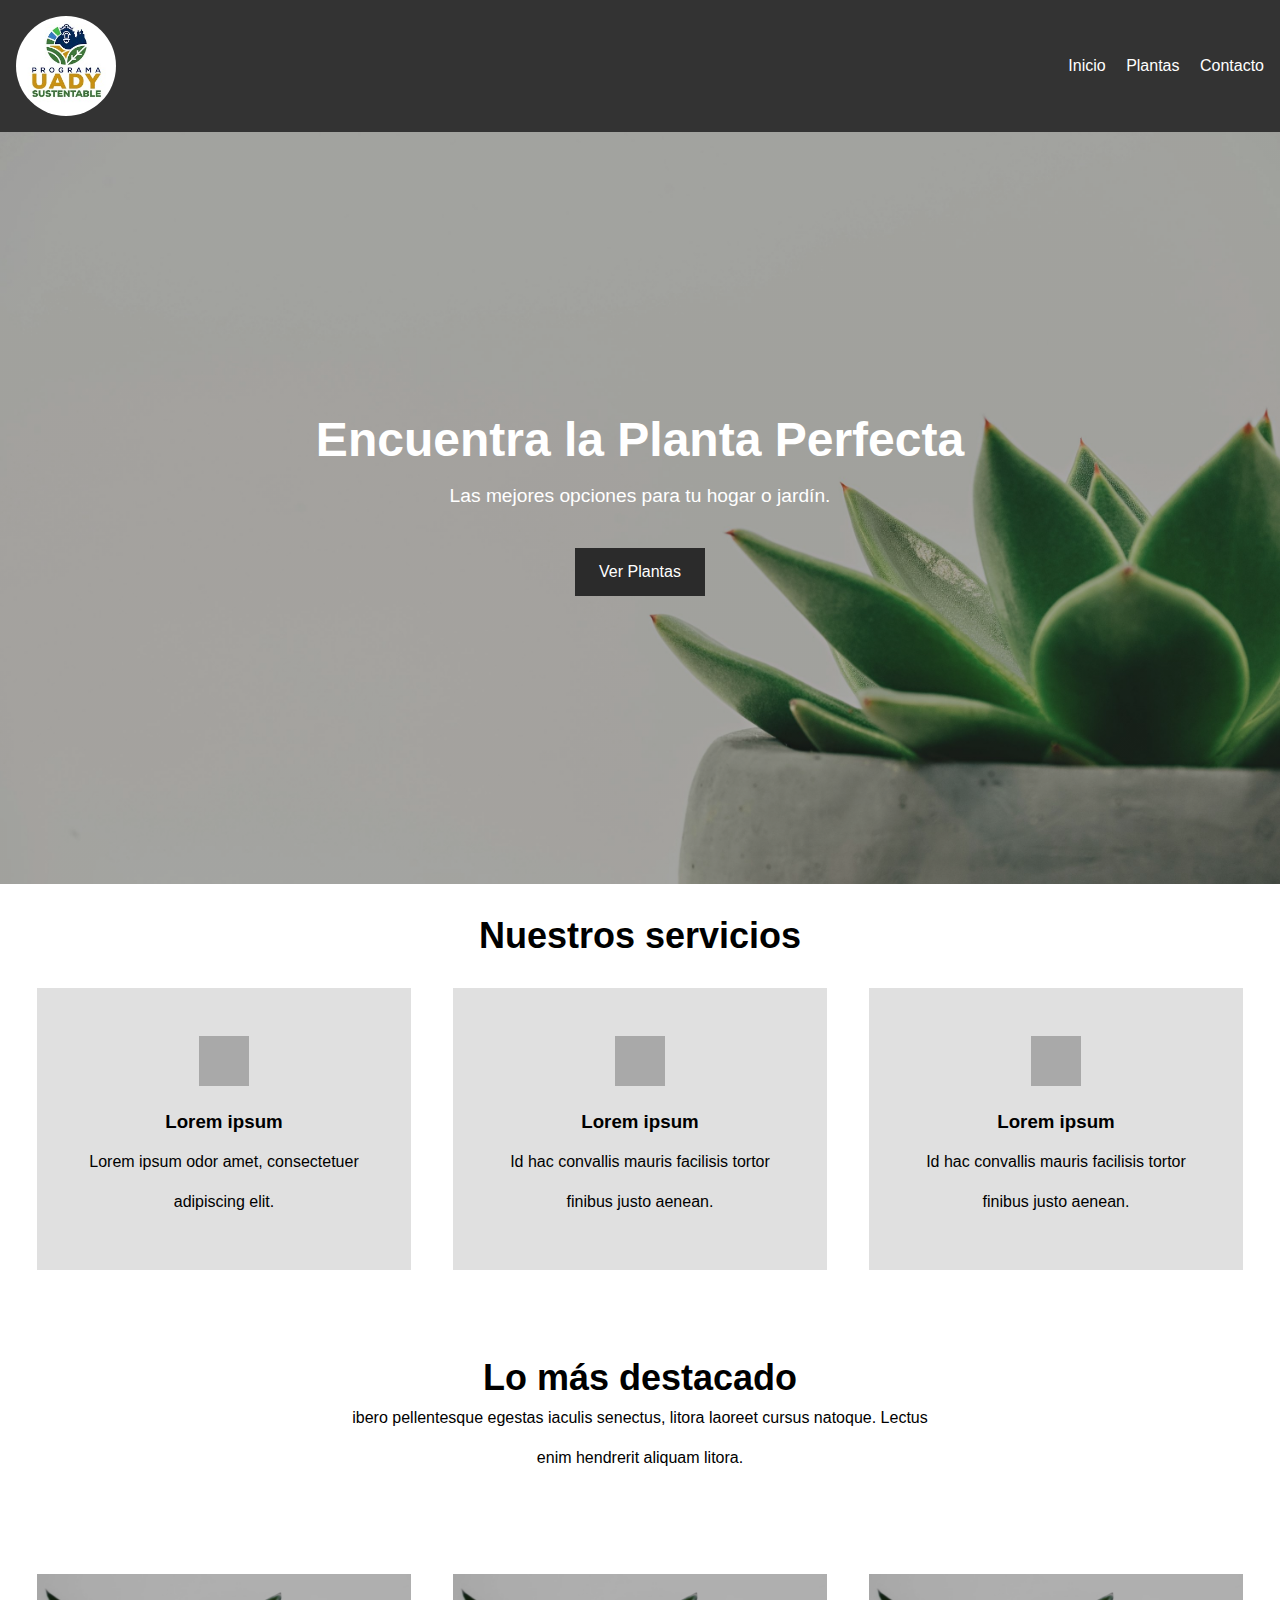
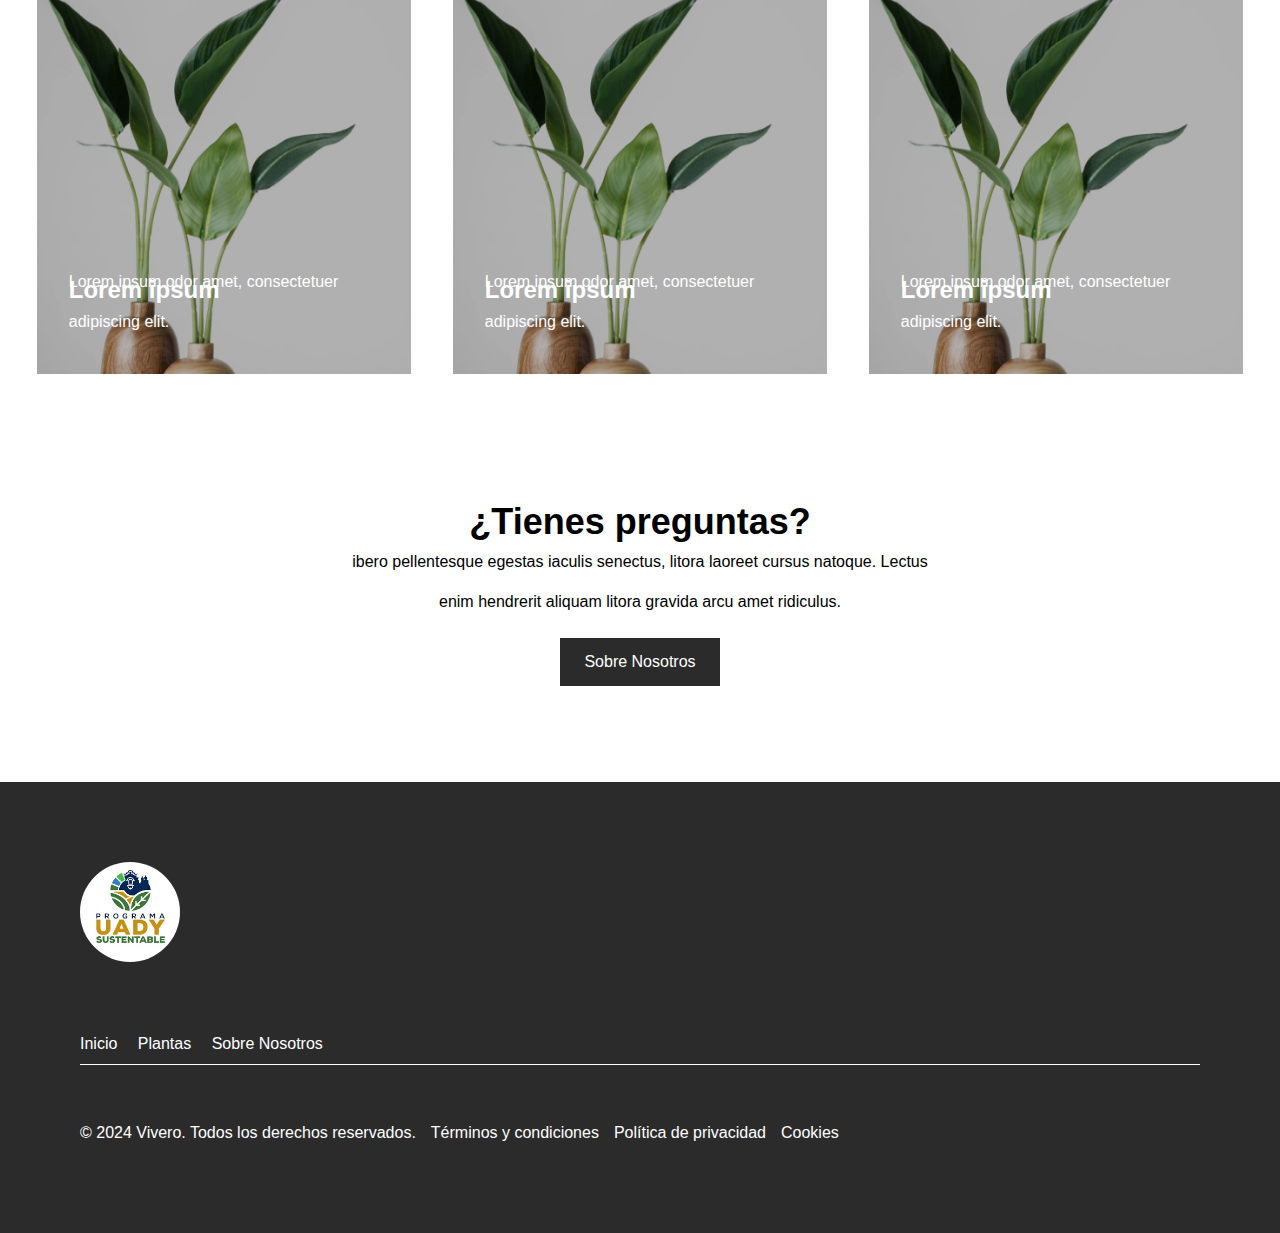
==== index.html @ fe0bbb38 "cambios jiji" ====
<!DOCTYPE html>
<html lang="es">
<head>
    <meta charset="UTF-8">
    <meta name="viewport" content="width=device-width, initial-scale=1.0">
    <title>Vivero</title>
    <link rel="stylesheet" href="styles.css">
</head>
<body>
    <header class="header">
        <div class="logo"> <a href="index.html"><img src="logo.jpg" class="logo"></a></div>
        <nav class="nav">
            <a href="index.html">Inicio</a>
            <a href="catalogo.html">Plantas</a>
            <a href="sobreNosotros.html">Contacto</a>
        </nav>
    </header>

    <section class="hero">
        <h1>Encuentra la Planta Perfecta</h1>
        <p>Las mejores opciones para tu hogar o jardín.</p>
        <a href="catalogo.html" class="btn">Ver Plantas</a>
    </section>

    <section class="services">
        <h2>Nuestros servicios</h2>
        <div class="service-cards">
            <div class="service-card">
                <div class="icon"></div>
                <h3>Lorem ipsum</h3>
                <p>Lorem ipsum odor amet, consectetuer adipiscing elit.</p>
            </div>
            <div class="service-card">
                <div class="icon"></div>
                <h3>Lorem ipsum</h3>
                <p>Id hac convallis mauris facilisis tortor finibus justo aenean.</p>
            </div>
            <div class="service-card">
                <div class="icon"></div>
                <h3>Lorem ipsum</h3>
                <p>Id hac convallis mauris facilisis tortor finibus justo aenean.</p>
            </div>
        </div>
    </section>

    <section class="highlight">
        <h2>Lo más destacado</h2>
        <p>ibero pellentesque egestas iaculis senectus, litora laoreet cursus natoque. Lectus<br>enim hendrerit aliquam litora.</p>
        <div class="highlight-cards">
            <div class="highlight-card">
                <div class="image-wrapper">
                <img src="plant.png">
                <h3>Lorem ipsum</h3>
                <p>Lorem ipsum odor amet, consectetuer adipiscing elit.</p>
                </div>
            </div>
            <div class="highlight-card">
                <div class="image-wrapper">
                <img src="plant.png">
                <h3>Lorem ipsum</h3>
                <p>Lorem ipsum odor amet, consectetuer adipiscing elit.</p>
            </div>
                
            </div>
            <div class="highlight-card">
                <div class="image-wrapper">
                <img src="plant.png">
                <h3>Lorem ipsum</h3>
                <p>Lorem ipsum odor amet, consectetuer adipiscing elit.</p>
                </div>  
            </div>
        </div>
    </section>

    <section class="contact">
        <h2>¿Tienes preguntas?</h2>
        <p>ibero pellentesque egestas iaculis senectus, litora laoreet cursus natoque. Lectus<br>enim hendrerit aliquam litora gravida arcu amet ridiculus.</p>
        <a href="sobreNosotros.html" class="btn">Sobre Nosotros</a>
    </section>

    <footer class="footer">
        <div class="logo-footer"><img src="logo.jpg" class="logo"></div>
        <nav class="footer-nav">
            <a href="index.html">Inicio</a>
            <a href="plantas.html">Plantas</a>
            <a href="contacto.html">Sobre Nosotros</a>
        </nav>
        <div class="footer-info">
        <p>&copy; 2024 Vivero. Todos los derechos reservados.</p>
        <p>Términos y condiciones</p>
        <p>Política de privacidad</p>
        <p>Cookies</p>
        </div>
    </footer>
</body>
</html>
---- styles.css ----
* {
    margin: 0;
    padding: 0;
    box-sizing: border-box;
}

body {
    font-family: Arial, Helvetica, sans-serif;
    line-height: 2.5rem;
}

.logo{
    width: 100px; 
    height: 100px; 
    border-radius: 50%;
    object-fit: cover; 
}

.logo-footer{
    width: 50px; 
    height: 50px; 
    border-radius: 50%;
    object-fit: cover; 
    margin-bottom: 7rem;
}



.header {
    display: flex;
    justify-content: space-between;
    align-items: center;
    padding: 1rem;
    background-color: #333;
    color: #fff;
}

.header .logo {
    font-size: 1.5rem;
    font-weight: bold;
}

.header .nav a {
    color: #fff;
    margin-left: 1rem;
    text-decoration: none;
}

.header .nav a:hover {
    color: rgb(17, 23, 17);
}

.hero {
    background-image: linear-gradient(rgba(0, 0, 0, 0.3), rgba(0, 0, 0, 0.3)), url('index.jpeg');
    background-size: cover;
    background-position: center;
    text-align: center;
    color: #fff;
    padding: 18rem 1rem;
}

.hero h1 {
    font-size: 3rem;
}

.hero p {
    font-size: 1.2rem;
    margin: 1rem 0;
}

.btn {
    display: inline-block;
    background-color: #2B2B2B;
    color: #fff;
    padding: 0.75rem 1.5rem;
    text-decoration: none;
    margin-top: 1rem;
    line-height: 1.5rem;
}

.services {
    padding: 2rem 1rem;
    text-align: center;
}


.service-cards {
    margin-top: 2rem;
    display: flex;
    justify-content: space-around;
    flex-wrap: wrap;
}

.service-card {
    background-color: #E0E0E0;
    padding: 3rem;
    width: 30%;
    margin-bottom: 1.5rem;
    text-align: center;
}

.service-card h3 {
    margin-top: 1rem;
}

.icon {
    background-color: #A9A9A9;
    width: 50px;
    height: 50px;
    margin: 0 auto;
    line-height: 50px;
}

.highlight {
    padding: 2rem 1rem;
    text-align: center;
}

h2 {
    font-size: 36px;
}

.highlight-cards {
    margin-top: 6rem;
    display: flex;
    justify-content: space-around;
    flex-wrap: wrap;
}

.highlight-card {
    width: 30%;
    text-align: center;
}

.image-wrapper {
    position: relative;
    width: 100%;
    height: 400px;
    overflow: hidden;
}

.image-wrapper img {
    width: 100%;
    height: 100%;
    object-fit: cover;
}

.image-wrapper::before {
    content: "";
    position: absolute;
    top: 0;
    left: 0;
    right: 0;
    bottom: 0;
    background-color: rgba(0, 0, 0, 0.3); 
    z-index: 1;
}

.image-wrapper h3,
.image-wrapper p {
    position: absolute;
    color: #fff;
    z-index: 2;
    text-align: left;
    left: 2rem; 
}

.image-wrapper h3 {
    bottom: 4rem; 
    font-size: 24px;
    margin: 0;
}

.image-wrapper p {
    bottom: 2rem; 
    font-size: 16px;
    margin: 0;
}

.contact {
    text-align: center;
    padding: 6rem 1rem;
}

.footer {
    background-color: #2B2B2B;
    color: #fff;
    padding: 5rem;
    text-align: left;
}


.footer .footer-nav a {
    color: #fff;
    margin-right: 1rem;
    text-decoration: none;
}

.footer .footer-nav a:hover{
    color: rgb(17, 23, 17);
}

.footer-nav {
    border-bottom: 0.1rem solid #fff;
    margin-bottom: 1rem; 
}

.footer-info {
    margin-top: 3rem;
    display: flex;
    gap: 15px; 
}

a{
    text-decoration: none;
    color: white;
    transition: all 0.3s ease;
}

a:hover {
    color: rgba(128, 138, 128, 0.78);
    transform: scale(1.1);
}
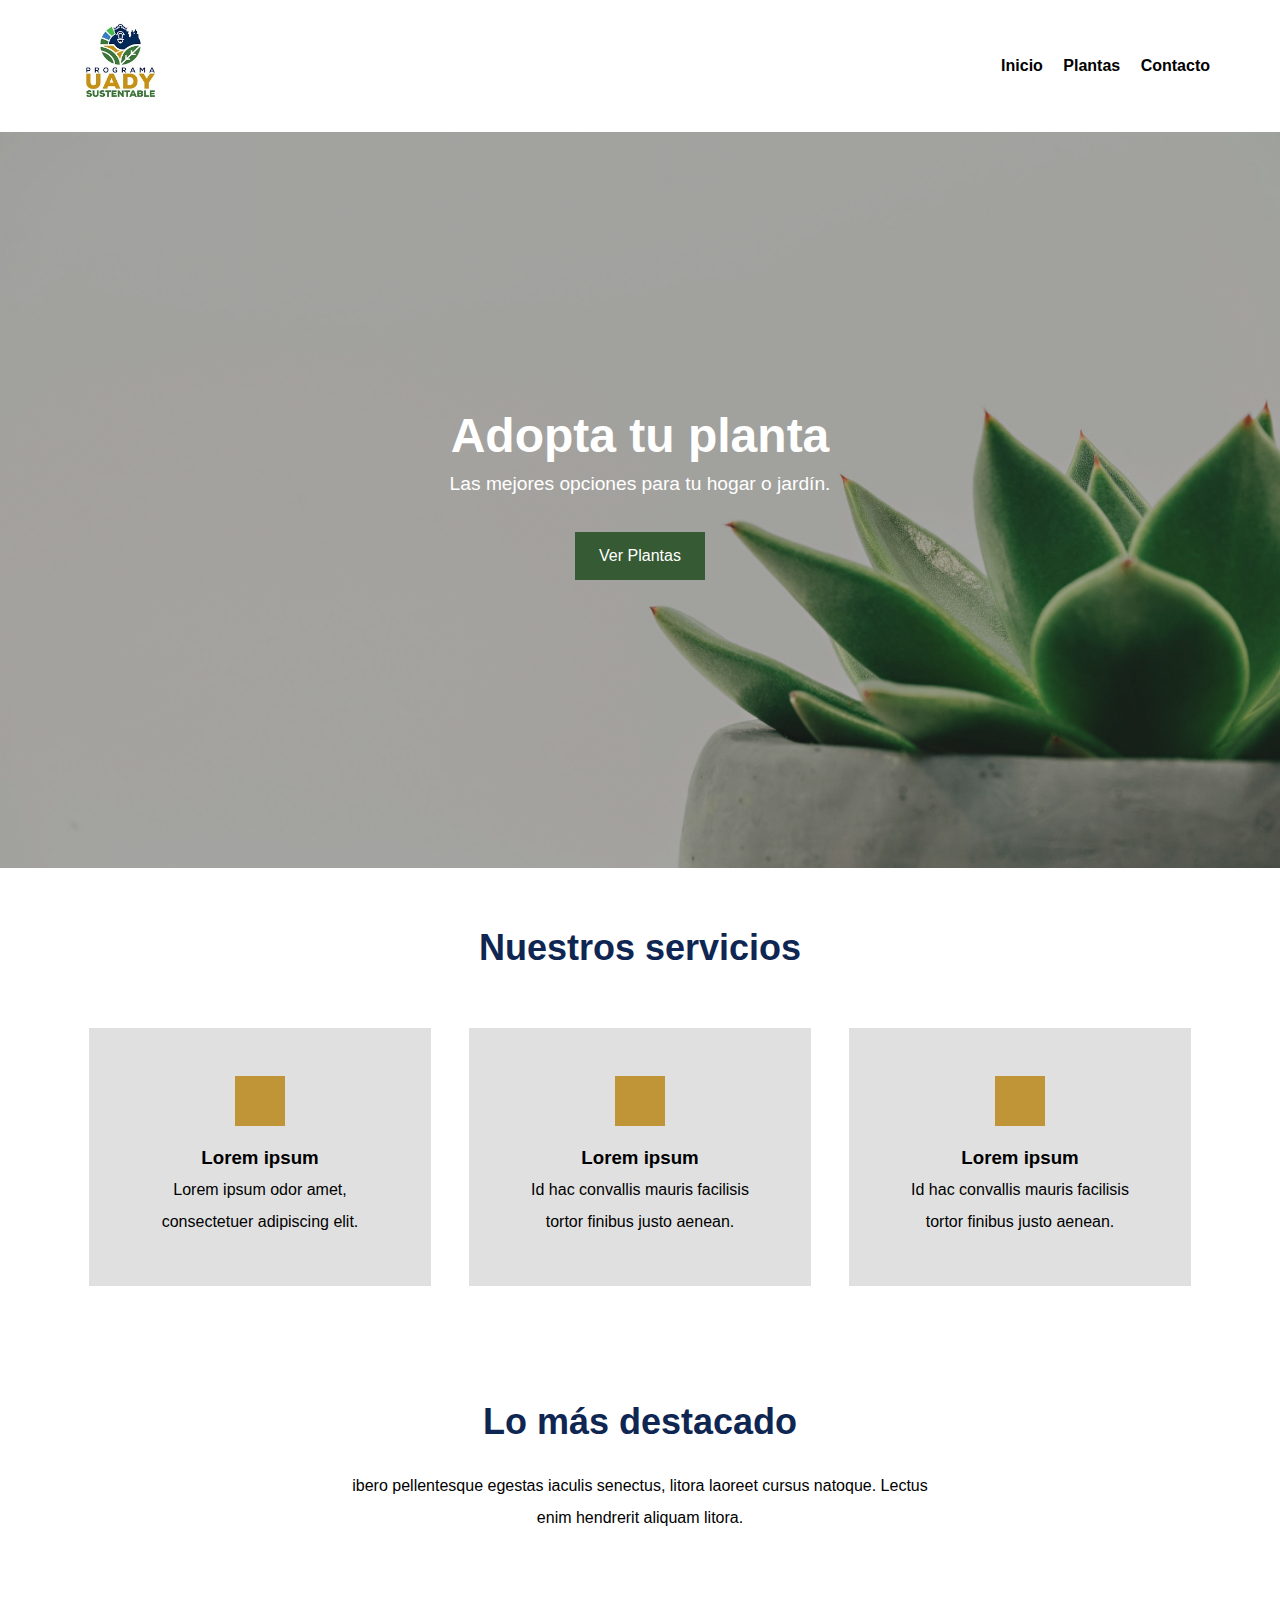
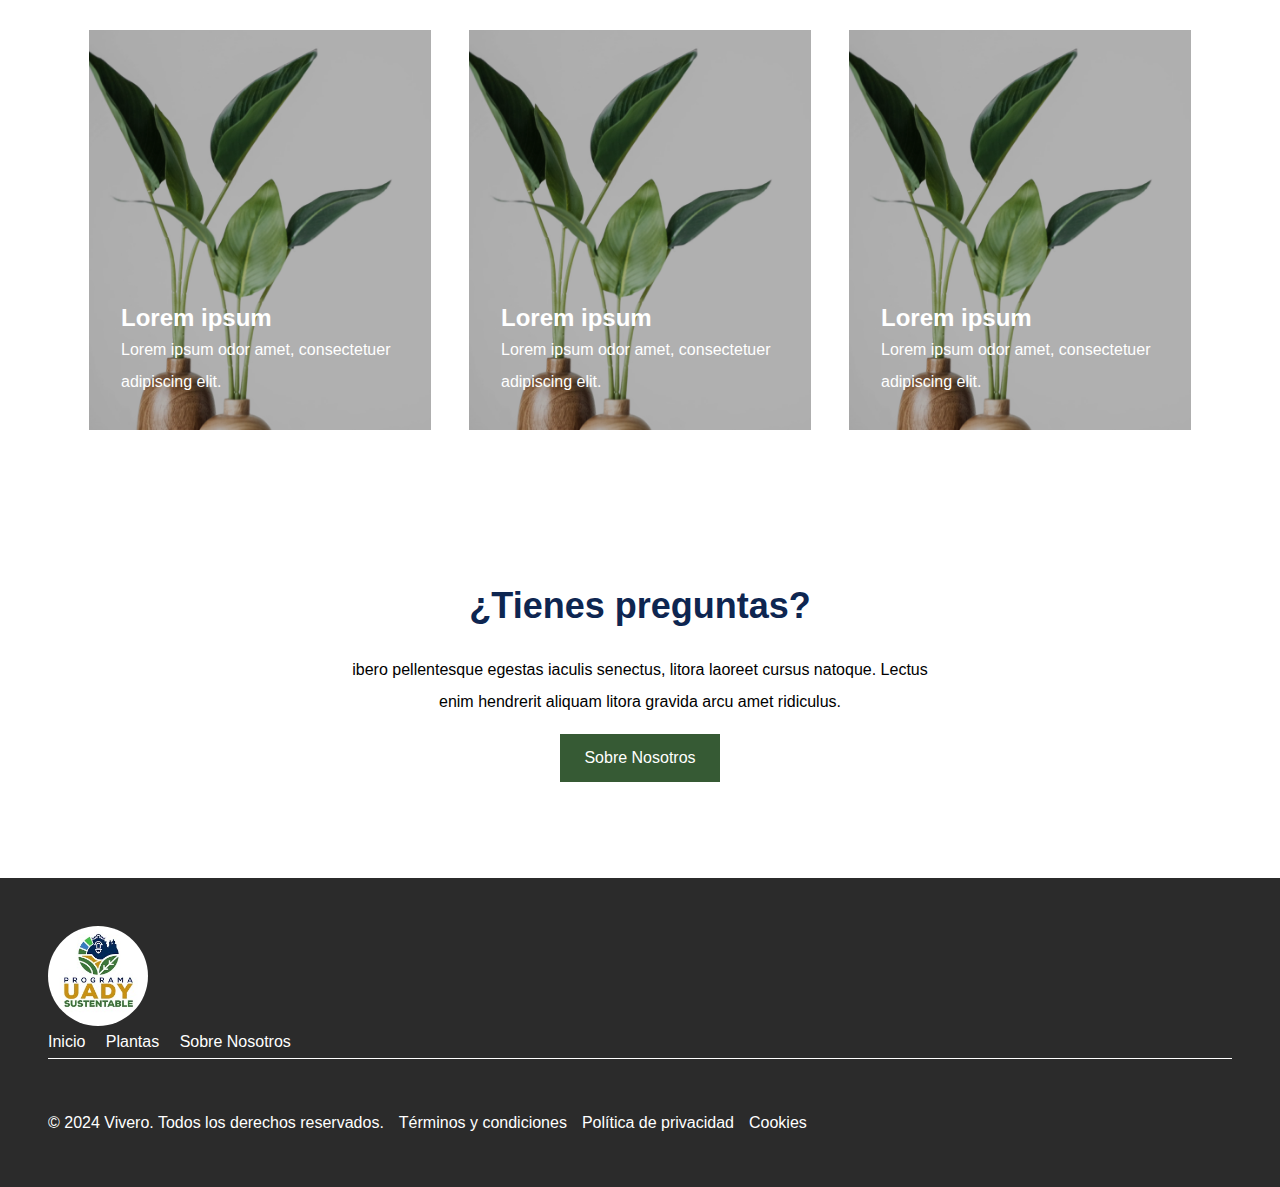
==== commit dfd5c56e: "cambios en ficha e index, header y footer listos" ====
--- a/index.html
+++ b/index.html
@@ -17,7 +17,7 @@
     </header>
 
     <section class="hero">
-        <h1>Encuentra la Planta Perfecta</h1>
+        <h1>Adopta tu planta</h1>
         <p>Las mejores opciones para tu hogar o jardín.</p>
         <a href="catalogo.html" class="btn">Ver Plantas</a>
     </section>
@@ -79,7 +79,7 @@
     </section>
 
     <footer class="footer">
-        <div class="logo-footer"><img src="logo.jpg" class="logo"></div>
+        <div class="logo"> <a href="index.html"><img src="logo.jpg" class="logo"></a></div>
         <nav class="footer-nav">
             <a href="index.html">Inicio</a>
             <a href="plantas.html">Plantas</a>
--- a/styles.css
+++ b/styles.css
@@ -6,52 +6,38 @@
 
 body {
     font-family: Arial, Helvetica, sans-serif;
-    line-height: 2.5rem;
-}
-
-.logo{
-    width: 100px; 
-    height: 100px; 
-    border-radius: 50%;
-    object-fit: cover; 
-}
-
-.logo-footer{
-    width: 50px; 
-    height: 50px; 
-    border-radius: 50%;
-    object-fit: cover; 
-    margin-bottom: 7rem;
-}
-
-
+    line-height: 2rem;
+}
 
 .header {
     display: flex;
     justify-content: space-between;
     align-items: center;
-    padding: 1rem;
-    background-color: #333;
-    color: #fff;
-}
-
-.header .logo {
-    font-size: 1.5rem;
+    background-color: #fff;
+    color: #fff;
     font-weight: bold;
+    padding: 1rem 4.375rem;
+}
+
+.logo{
+    width: 6.25rem; 
+    height: 6.25rem; 
+    object-fit: cover; 
+    border-radius: 50%;
 }
 
 .header .nav a {
-    color: #fff;
+    color: #000;
     margin-left: 1rem;
     text-decoration: none;
 }
 
 .header .nav a:hover {
-    color: rgb(17, 23, 17);
+    color: #4A7A3B;
 }
 
 .hero {
-    background-image: linear-gradient(rgba(0, 0, 0, 0.3), rgba(0, 0, 0, 0.3)), url('index.jpeg');
+    background-image: linear-gradient(#0000004d, #0000004d), url('index.jpeg');
     background-size: cover;
     background-position: center;
     text-align: center;
@@ -59,7 +45,7 @@
     padding: 18rem 1rem;
 }
 
-.hero h1 {
+h1 {
     font-size: 3rem;
 }
 
@@ -70,7 +56,7 @@
 
 .btn {
     display: inline-block;
-    background-color: #2B2B2B;
+    background-color: #365a34;
     color: #fff;
     padding: 0.75rem 1.5rem;
     text-decoration: none;
@@ -79,10 +65,14 @@
 }
 
 .services {
-    padding: 2rem 1rem;
-    text-align: center;
-}
-
+    padding: 2rem 4.375rem;
+    text-align: center;
+}
+
+h2{
+    padding: 2rem;
+    color: #0E2651;
+}
 
 .service-cards {
     margin-top: 2rem;
@@ -104,20 +94,19 @@
 }
 
 .icon {
-    background-color: #A9A9A9;
-    width: 50px;
-    height: 50px;
+    background-color: #C09537;
+    width: 3.125rem;
+    height: 3.125rem;
     margin: 0 auto;
-    line-height: 50px;
 }
 
 .highlight {
-    padding: 2rem 1rem;
+    padding: 2rem 4.375rem;
     text-align: center;
 }
 
 h2 {
-    font-size: 36px;
+    font-size: 2.25rem;
 }
 
 .highlight-cards {
@@ -135,7 +124,7 @@
 .image-wrapper {
     position: relative;
     width: 100%;
-    height: 400px;
+    height: 25rem;
     overflow: hidden;
 }
 
@@ -152,7 +141,7 @@
     left: 0;
     right: 0;
     bottom: 0;
-    background-color: rgba(0, 0, 0, 0.3); 
+    background-color: #0000004d; 
     z-index: 1;
 }
 
@@ -162,18 +151,18 @@
     color: #fff;
     z-index: 2;
     text-align: left;
-    left: 2rem; 
+    padding: 0 2rem; 
 }
 
 .image-wrapper h3 {
-    bottom: 4rem; 
-    font-size: 24px;
+    bottom: 6rem; 
+    font-size: 1.5rem;
     margin: 0;
 }
 
 .image-wrapper p {
     bottom: 2rem; 
-    font-size: 16px;
+    font-size: 1rem;
     margin: 0;
 }
 
@@ -185,11 +174,10 @@
 .footer {
     background-color: #2B2B2B;
     color: #fff;
-    padding: 5rem;
+    padding: 3rem;
     text-align: left;
 }
 
-
 .footer .footer-nav a {
     color: #fff;
     margin-right: 1rem;
@@ -197,7 +185,7 @@
 }
 
 .footer .footer-nav a:hover{
-    color: rgb(17, 23, 17);
+    color: #365a34;
 }
 
 .footer-nav {
@@ -208,7 +196,7 @@
 .footer-info {
     margin-top: 3rem;
     display: flex;
-    gap: 15px; 
+    gap: 0.938rem; 
 }
 
 a{
@@ -218,6 +206,6 @@
 }
 
 a:hover {
-    color: rgba(128, 138, 128, 0.78);
+    color: #808a80c7;
     transform: scale(1.1);
-}
+}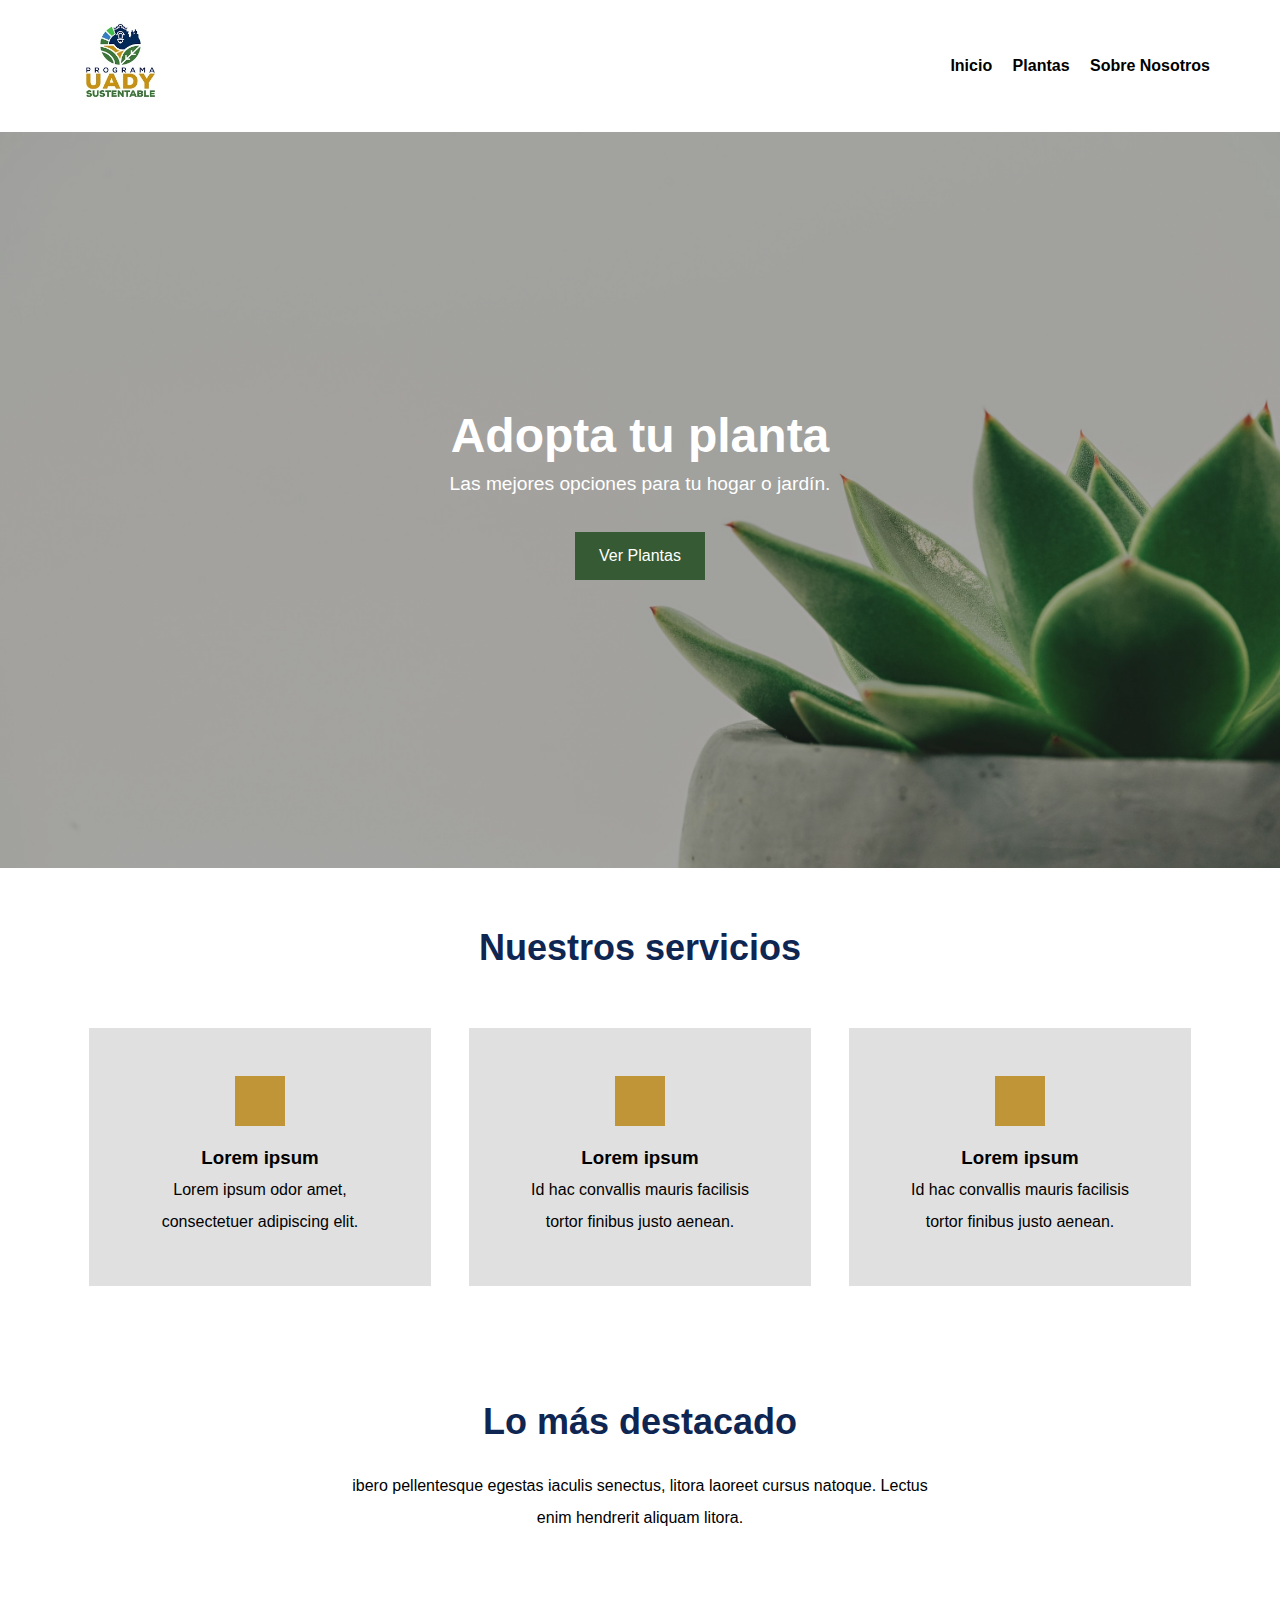
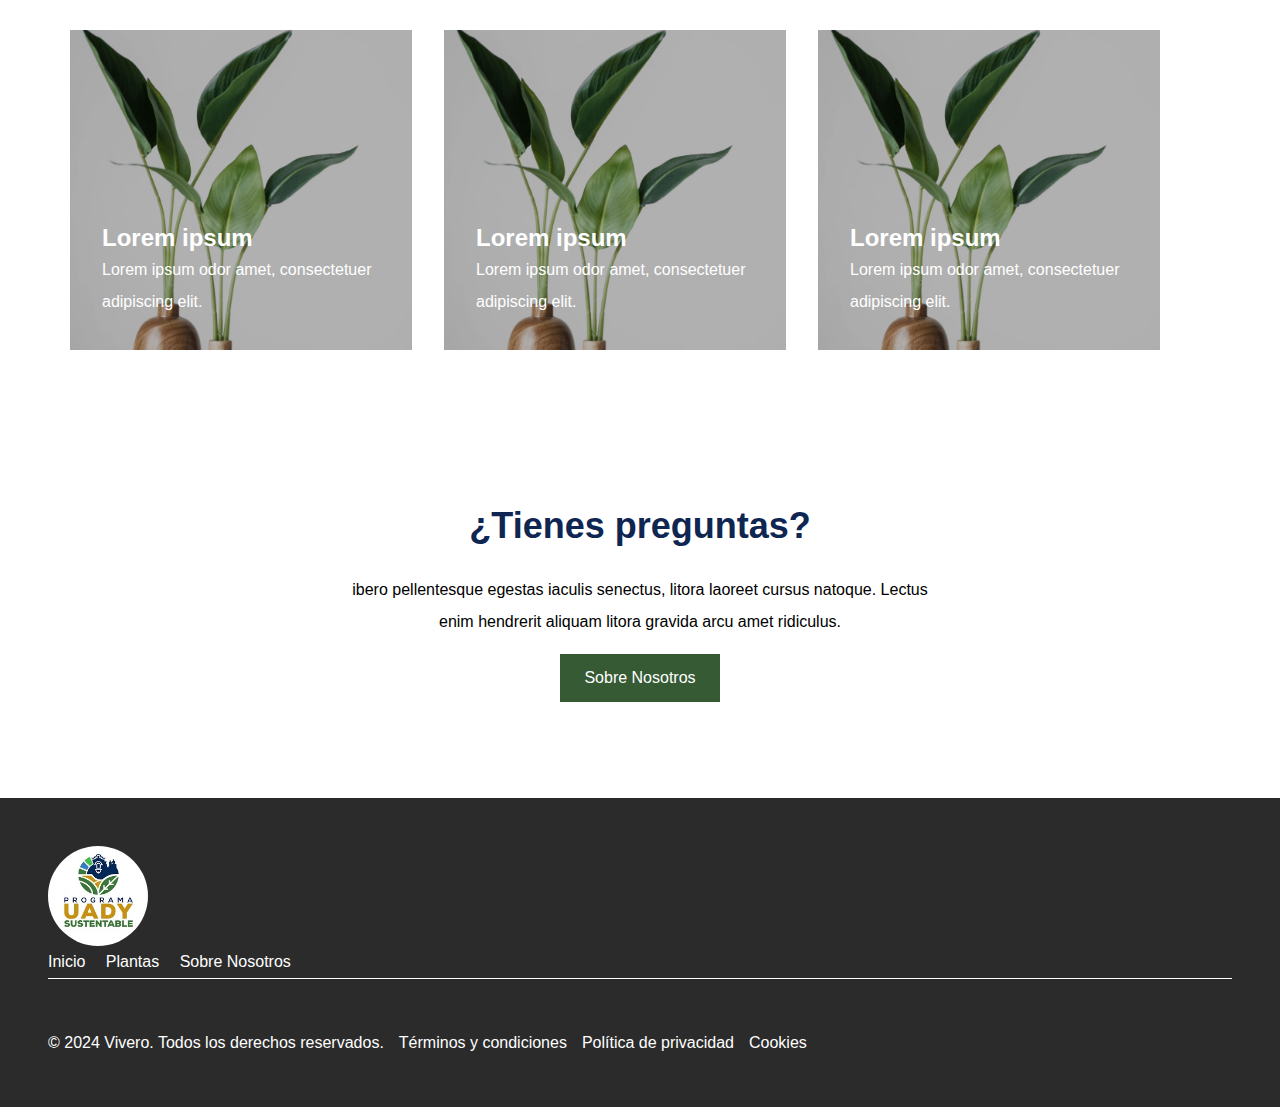
==== commit 597c90d4: "index listo, menu desplegable de header" ====
--- a/index.html
+++ b/index.html
@@ -8,14 +8,18 @@
 </head>
 <body>
     <header class="header">
-        <div class="logo"> <a href="index.html"><img src="logo.jpg" class="logo"></a></div>
+        <div class="logo">
+            <a href="index.html"><img src="logo.jpg" class="logo"></a>
+        </div>
+        <input type="checkbox" id="menu-toggle">
+        <label for="menu-toggle" class="menu-icon">☰Menú</label>
         <nav class="nav">
             <a href="index.html">Inicio</a>
             <a href="catalogo.html">Plantas</a>
-            <a href="sobreNosotros.html">Contacto</a>
+            <a href="sobreNosotros.html">Sobre Nosotros</a>
         </nav>
     </header>
-
+       
     <section class="hero">
         <h1>Adopta tu planta</h1>
         <p>Las mejores opciones para tu hogar o jardín.</p>
@@ -72,7 +76,7 @@
         </div>
     </section>
 
-    <section class="contact">
+    <section class="about-us">
         <h2>¿Tienes preguntas?</h2>
         <p>ibero pellentesque egestas iaculis senectus, litora laoreet cursus natoque. Lectus<br>enim hendrerit aliquam litora gravida arcu amet ridiculus.</p>
         <a href="sobreNosotros.html" class="btn">Sobre Nosotros</a>
@@ -82,8 +86,8 @@
         <div class="logo"> <a href="index.html"><img src="logo.jpg" class="logo"></a></div>
         <nav class="footer-nav">
             <a href="index.html">Inicio</a>
-            <a href="plantas.html">Plantas</a>
-            <a href="contacto.html">Sobre Nosotros</a>
+            <a href="catalogo.html">Plantas</a>
+            <a href="sobreNosotros.html">Sobre Nosotros</a>
         </nav>
         <div class="footer-info">
         <p>&copy; 2024 Vivero. Todos los derechos reservados.</p>
--- a/styles.css
+++ b/styles.css
@@ -7,6 +7,14 @@
 body {
     font-family: Arial, Helvetica, sans-serif;
     line-height: 2rem;
+}
+
+#menu-toggle {
+    display: none;
+}
+
+.menu-icon {
+    display: none; 
 }
 
 .header {
@@ -19,10 +27,10 @@
     padding: 1rem 4.375rem;
 }
 
-.logo{
-    width: 6.25rem; 
-    height: 6.25rem; 
-    object-fit: cover; 
+.logo {
+    width: 6.25rem;
+    height: 6.25rem;
+    object-fit: cover;
     border-radius: 50%;
 }
 
@@ -69,7 +77,7 @@
     text-align: center;
 }
 
-h2{
+h2 {
     padding: 2rem;
     color: #0E2651;
 }
@@ -78,7 +86,7 @@
     margin-top: 2rem;
     display: flex;
     justify-content: space-around;
-    flex-wrap: wrap;
+    flex-wrap: wrap;    
 }
 
 .service-card {
@@ -112,19 +120,25 @@
 .highlight-cards {
     margin-top: 6rem;
     display: flex;
-    justify-content: space-around;
-    flex-wrap: wrap;
+    justify-content: flex-start; 
+    align-items: center;
+    gap: 2rem;
+    overflow-x: scroll; 
+    scroll-snap-type: x mandatory;
+    -webkit-overflow-scrolling: touch; 
 }
 
 .highlight-card {
+    flex: 0 0 auto;
     width: 30%;
     text-align: center;
+    scroll-snap-align: start;
 }
 
 .image-wrapper {
     position: relative;
     width: 100%;
-    height: 25rem;
+    height: 20rem;
     overflow: hidden;
 }
 
@@ -141,7 +155,7 @@
     left: 0;
     right: 0;
     bottom: 0;
-    background-color: #0000004d; 
+    background-color: #0000004d;
     z-index: 1;
 }
 
@@ -151,22 +165,22 @@
     color: #fff;
     z-index: 2;
     text-align: left;
-    padding: 0 2rem; 
+    padding: 0 2rem;
 }
 
 .image-wrapper h3 {
-    bottom: 6rem; 
+    bottom: 6rem;
     font-size: 1.5rem;
     margin: 0;
 }
 
 .image-wrapper p {
-    bottom: 2rem; 
+    bottom: 2rem;
     font-size: 1rem;
     margin: 0;
 }
 
-.contact {
+.about-us {
     text-align: center;
     padding: 6rem 1rem;
 }
@@ -184,22 +198,22 @@
     text-decoration: none;
 }
 
-.footer .footer-nav a:hover{
+.footer .footer-nav a:hover {
     color: #365a34;
 }
 
 .footer-nav {
     border-bottom: 0.1rem solid #fff;
-    margin-bottom: 1rem; 
+    margin-bottom: 1rem;
 }
 
 .footer-info {
     margin-top: 3rem;
     display: flex;
-    gap: 0.938rem; 
-}
-
-a{
+    gap: 0.938rem;
+}
+
+a {
     text-decoration: none;
     color: white;
     transition: all 0.3s ease;
@@ -208,4 +222,110 @@
 a:hover {
     color: #808a80c7;
     transform: scale(1.1);
-}+}
+
+@media (max-width: 768px) {
+    .header {
+        display: flex;
+        flex-direction: column;
+        align-items: center;
+        text-align: center;
+        padding: 1rem;
+    }
+
+    .logo {
+        width: 4rem;
+        height: 4rem;
+        margin-bottom: 0.5rem; 
+    }
+
+    .menu-icon {
+        width: 100%;
+        background-color: #0E2651;
+        color: #fff;
+        display: block;
+        cursor: pointer;
+        margin-top: 0.5rem; 
+        font-size: 1rem;
+    }
+
+    .nav {
+        display: none;
+        flex-direction: column;
+        gap: 0;
+        background-color: #fff;
+        position: absolute;
+        top: 8rem; 
+        left: 0;
+        width: 100%;
+        padding: 1rem;
+    }
+
+
+    .nav a {
+        border-bottom: 1px solid #0E2651; 
+        color: #0E2651;
+    }
+
+    .nav a:last-child {
+        border-bottom: none; 
+    }
+
+    #menu-toggle:checked + .menu-icon + .nav {
+        display: flex;
+    }
+
+    .hero {
+        padding: 12rem 1rem;
+    }
+
+    h1 {
+        font-size: 2rem;
+    }
+
+    .services, .highlight {
+        padding: 1rem;
+    }
+
+    .service-card {
+        width: 90%;
+        margin-bottom: 1rem;
+        height: auto;  
+        padding: 2rem; 
+    }
+
+    .highlight-card {
+        width: 90%;
+        margin-bottom: 1rem;
+    }
+
+    .image-wrapper {
+        height: 15rem; 
+    }
+
+    .image-wrapper h3, 
+    .image-wrapper p {
+        position: absolute;
+        left: 1rem;
+        right: 1rem;
+        z-index: 2;
+        text-align: left;
+        padding: 0.5rem; 
+    }
+
+    .image-wrapper h3 {
+        bottom: 5rem; 
+        font-size: 1.3rem;
+    }
+
+    .image-wrapper p {
+        bottom: 1rem; 
+        font-size: 1rem; 
+    }
+
+    .footer-info {
+        display: flex; 
+        gap: 0.938rem; 
+        flex-wrap: wrap; 
+    }
+}
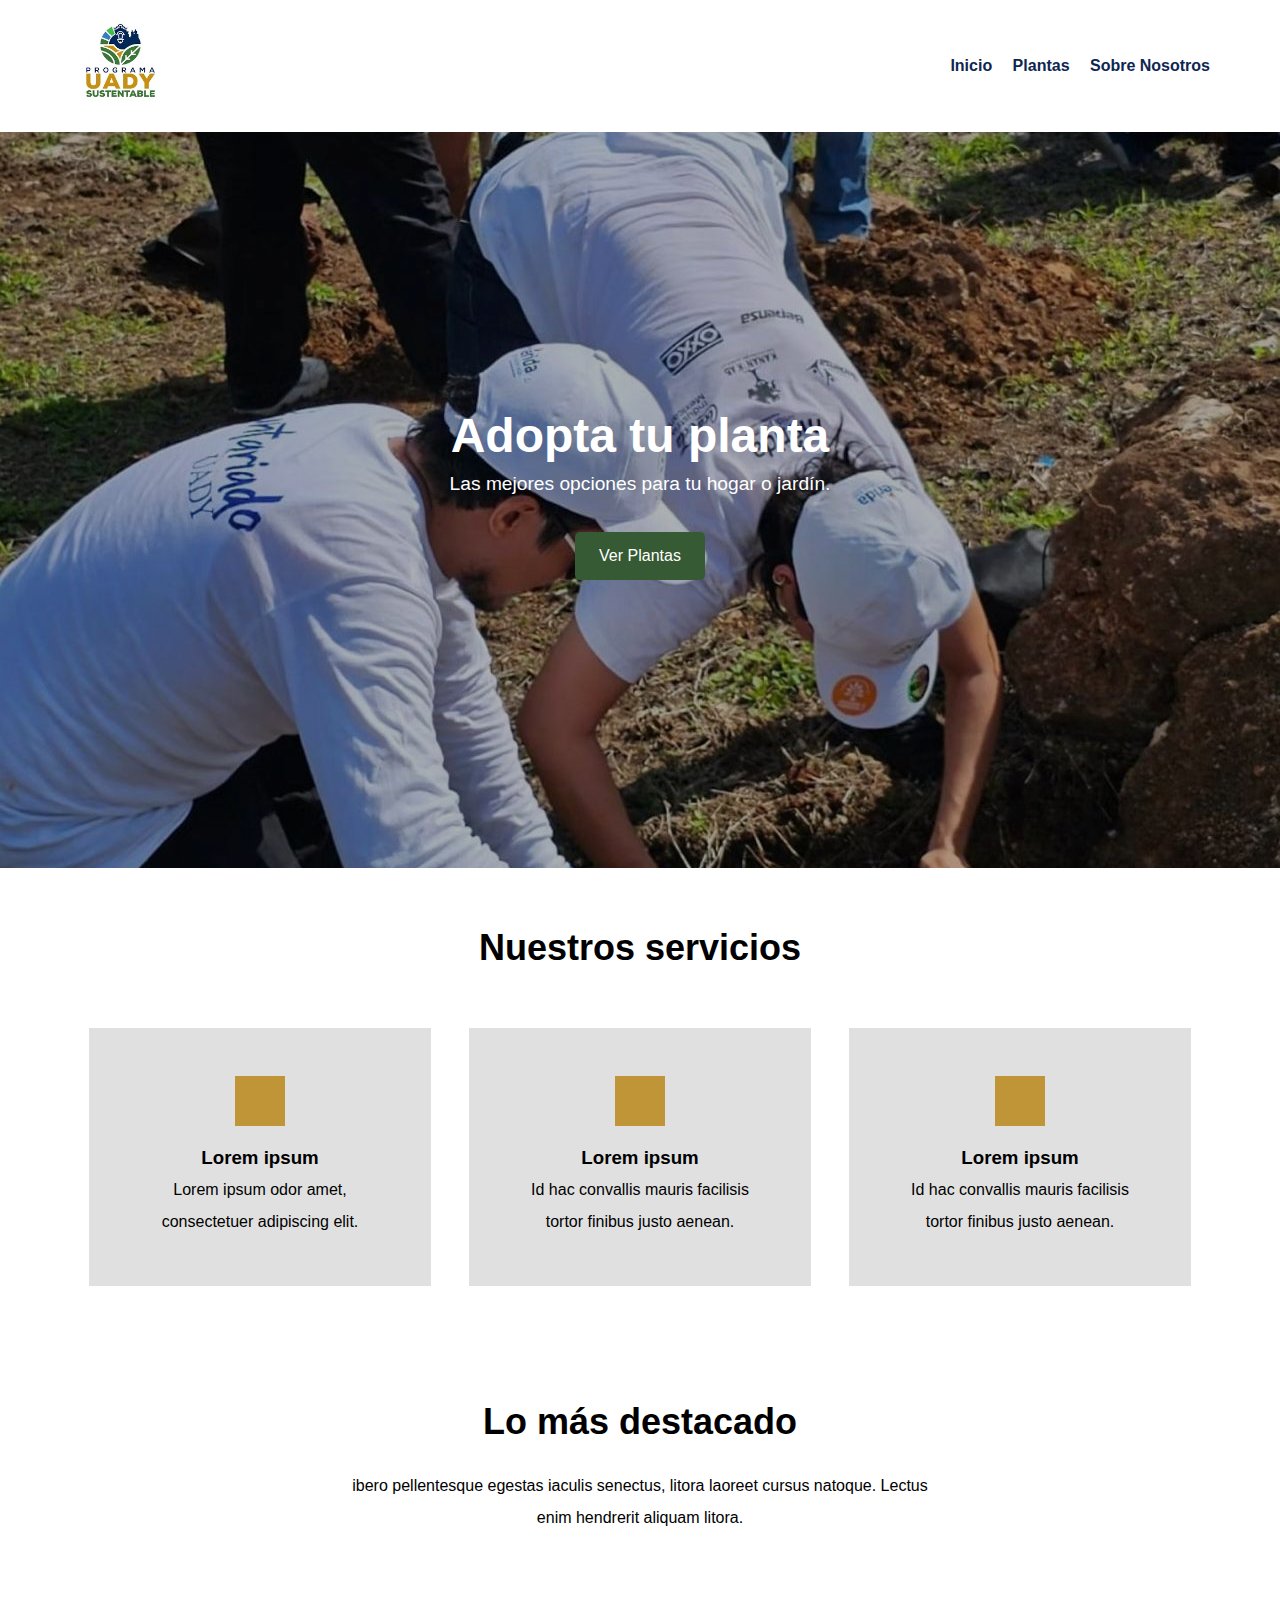
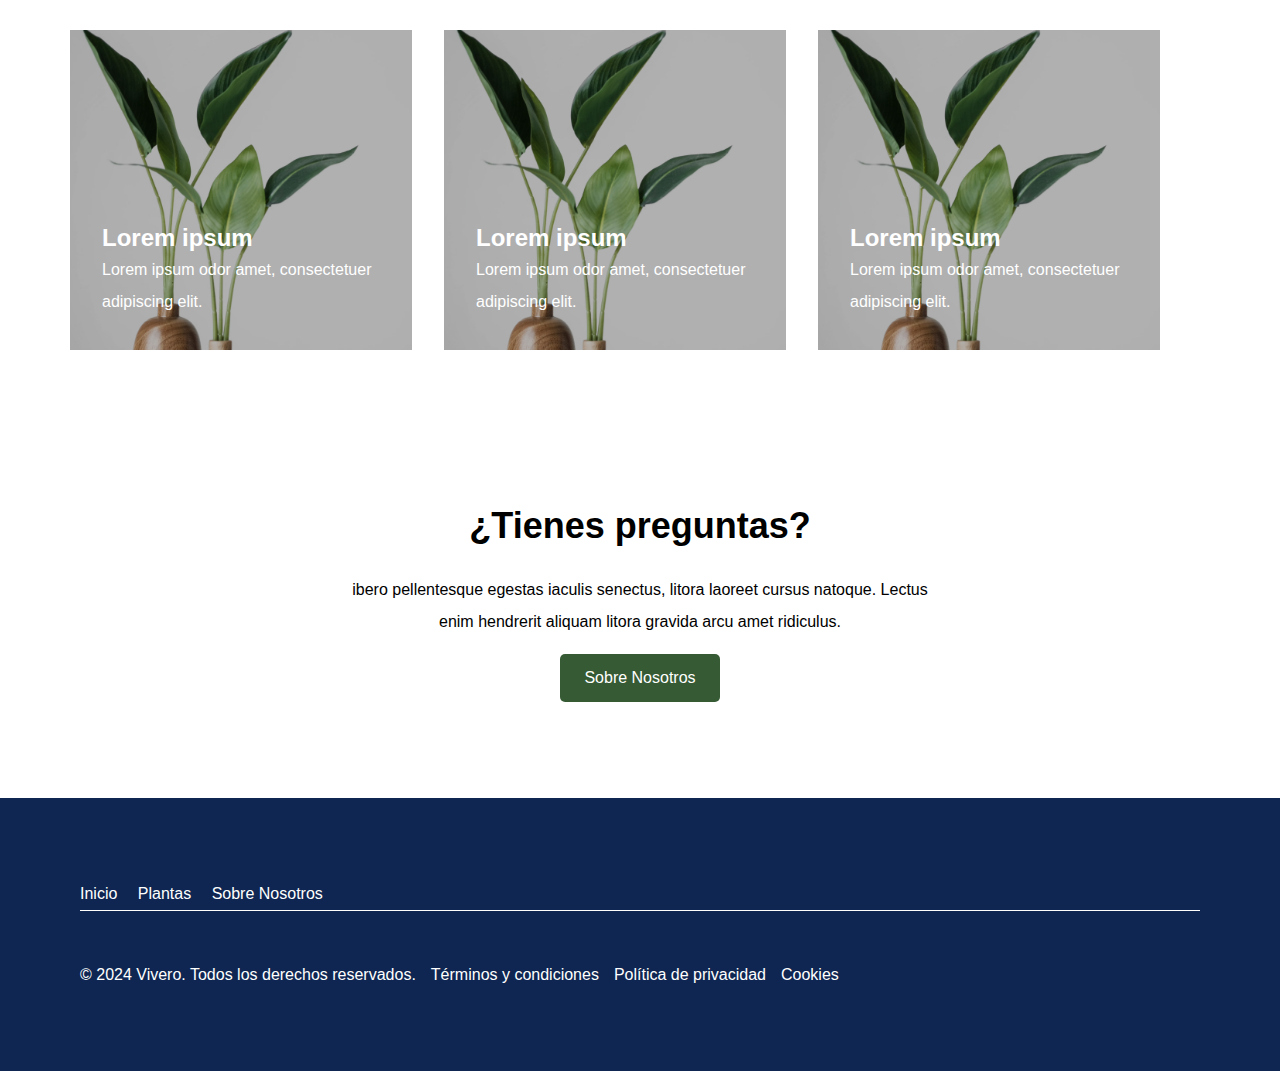
==== commit e5254545: "nueva hoja de estilos generales" ====
--- a/index.html
+++ b/index.html
@@ -5,6 +5,7 @@
     <meta name="viewport" content="width=device-width, initial-scale=1.0">
     <title>Vivero</title>
     <link rel="stylesheet" href="styles.css">
+    <link rel="stylesheet" href="estilos_generales.css">
 </head>
 <body>
     <header class="header">
@@ -83,7 +84,6 @@
     </section>
 
     <footer class="footer">
-        <div class="logo"> <a href="index.html"><img src="logo.jpg" class="logo"></a></div>
         <nav class="footer-nav">
             <a href="index.html">Inicio</a>
             <a href="catalogo.html">Plantas</a>
--- a/styles.css
+++ b/styles.css
@@ -7,41 +7,6 @@
 body {
     font-family: Arial, Helvetica, sans-serif;
     line-height: 2rem;
-}
-
-#menu-toggle {
-    display: none;
-}
-
-.menu-icon {
-    display: none; 
-}
-
-.header {
-    display: flex;
-    justify-content: space-between;
-    align-items: center;
-    background-color: #fff;
-    color: #fff;
-    font-weight: bold;
-    padding: 1rem 4.375rem;
-}
-
-.logo {
-    width: 6.25rem;
-    height: 6.25rem;
-    object-fit: cover;
-    border-radius: 50%;
-}
-
-.header .nav a {
-    color: #000;
-    margin-left: 1rem;
-    text-decoration: none;
-}
-
-.header .nav a:hover {
-    color: #4A7A3B;
 }
 
 .hero {
@@ -62,15 +27,6 @@
     margin: 1rem 0;
 }
 
-.btn {
-    display: inline-block;
-    background-color: #365a34;
-    color: #fff;
-    padding: 0.75rem 1.5rem;
-    text-decoration: none;
-    margin-top: 1rem;
-    line-height: 1.5rem;
-}
 
 .services {
     padding: 2rem 4.375rem;
@@ -79,7 +35,6 @@
 
 h2 {
     padding: 2rem;
-    color: #0E2651;
 }
 
 .service-cards {
@@ -185,96 +140,7 @@
     padding: 6rem 1rem;
 }
 
-.footer {
-    background-color: #2B2B2B;
-    color: #fff;
-    padding: 3rem;
-    text-align: left;
-}
-
-.footer .footer-nav a {
-    color: #fff;
-    margin-right: 1rem;
-    text-decoration: none;
-}
-
-.footer .footer-nav a:hover {
-    color: #365a34;
-}
-
-.footer-nav {
-    border-bottom: 0.1rem solid #fff;
-    margin-bottom: 1rem;
-}
-
-.footer-info {
-    margin-top: 3rem;
-    display: flex;
-    gap: 0.938rem;
-}
-
-a {
-    text-decoration: none;
-    color: white;
-    transition: all 0.3s ease;
-}
-
-a:hover {
-    color: #808a80c7;
-    transform: scale(1.1);
-}
-
 @media (max-width: 768px) {
-    .header {
-        display: flex;
-        flex-direction: column;
-        align-items: center;
-        text-align: center;
-        padding: 1rem;
-    }
-
-    .logo {
-        width: 4rem;
-        height: 4rem;
-        margin-bottom: 0.5rem; 
-    }
-
-    .menu-icon {
-        width: 100%;
-        background-color: #0E2651;
-        color: #fff;
-        display: block;
-        cursor: pointer;
-        margin-top: 0.5rem; 
-        font-size: 1rem;
-    }
-
-    .nav {
-        display: none;
-        flex-direction: column;
-        gap: 0;
-        background-color: #fff;
-        position: absolute;
-        top: 8rem; 
-        left: 0;
-        width: 100%;
-        padding: 1rem;
-    }
-
-
-    .nav a {
-        border-bottom: 1px solid #0E2651; 
-        color: #0E2651;
-    }
-
-    .nav a:last-child {
-        border-bottom: none; 
-    }
-
-    #menu-toggle:checked + .menu-icon + .nav {
-        display: flex;
-    }
-
     .hero {
         padding: 12rem 1rem;
     }
@@ -322,10 +188,4 @@
         bottom: 1rem; 
         font-size: 1rem; 
     }
-
-    .footer-info {
-        display: flex; 
-        gap: 0.938rem; 
-        flex-wrap: wrap; 
-    }
 }
--- a/estilos_generales.css
+++ b/estilos_generales.css
@@ -0,0 +1,142 @@
+#menu-toggle {
+    display: none;
+}
+
+.menu-icon {
+    display: none; 
+}
+
+.header {
+    display: flex;
+    justify-content: space-between;
+    align-items: center;
+    background-color: #fff;
+    color: #fff;
+    font-weight: bold;
+    padding: 1rem 4.375rem;
+}
+
+.logo {
+    width: 6.25rem;
+    height: 6.25rem;
+    object-fit: cover;
+    border-radius: 50%;
+}
+
+.header .nav a {
+    color: #0E2651;
+    margin-left: 1rem;
+    text-decoration: none;
+}
+
+.header .nav a:hover {
+    color: #4A7A3B;
+}
+
+.btn {
+    display: inline-block;
+    background-color: #365a34;
+    color: #fff;
+    padding: 0.75rem 1.5rem;
+    text-decoration: none;
+    margin-top: 1rem;
+    line-height: 1.5rem;
+    border-radius: 0.313rem;
+}
+
+.footer {
+    background-color: #0E2651;
+    color: #fff;
+    padding: 5rem;
+    text-align: left;
+}
+
+.footer .footer-nav a {
+    color: #fff;
+    margin-right: 1rem;
+    text-decoration: none;
+}
+
+.footer .footer-nav a:hover {
+    color: #365a34;
+}
+
+.footer-nav {
+    border-bottom: 0.1rem solid #fff;
+    margin-bottom: 1rem;
+}
+
+.footer-info {
+    margin-top: 3rem;
+    display: flex;
+    gap: 0.938rem;
+}
+
+a {
+    text-decoration: none;
+    color: white;
+    transition: all 0.3s ease;
+}
+
+a:hover {
+    color: #808a80c7;
+    transform: scale(1.1);
+}
+
+@media (max-width: 768px) {
+    .header {
+        display: flex;
+        flex-direction: column;
+        align-items: center;
+        text-align: center;
+        padding: 1rem;
+    }
+
+    .logo {
+        width: 4rem;
+        height: 4rem;
+        margin-bottom: 0.5rem; 
+    }
+
+    .menu-icon {
+        width: 100%;
+        background-color: #0E2651;
+        color: #fff;
+        display: block;
+        cursor: pointer;
+        margin-top: 0.5rem; 
+        font-size: 1rem;
+    }
+
+    .nav {
+        display: none;
+        flex-direction: column;
+        gap: 0;
+        background-color: #fff;
+        position: absolute;
+        top: 8rem; 
+        left: 0;
+        width: 100%;
+        padding: 1rem;
+    }
+
+    .nav a {
+        border-bottom: 1px solid #0E2651; 
+        color: #0E2651;
+    }
+
+    .nav a:last-child {
+        border-bottom: none; 
+    }
+
+    #menu-toggle:checked + .menu-icon + .nav {
+        display: flex;
+    }
+
+    .footer-info {
+        display: flex; 
+        gap: 0.938rem; 
+        flex-wrap: wrap; 
+    }
+
+}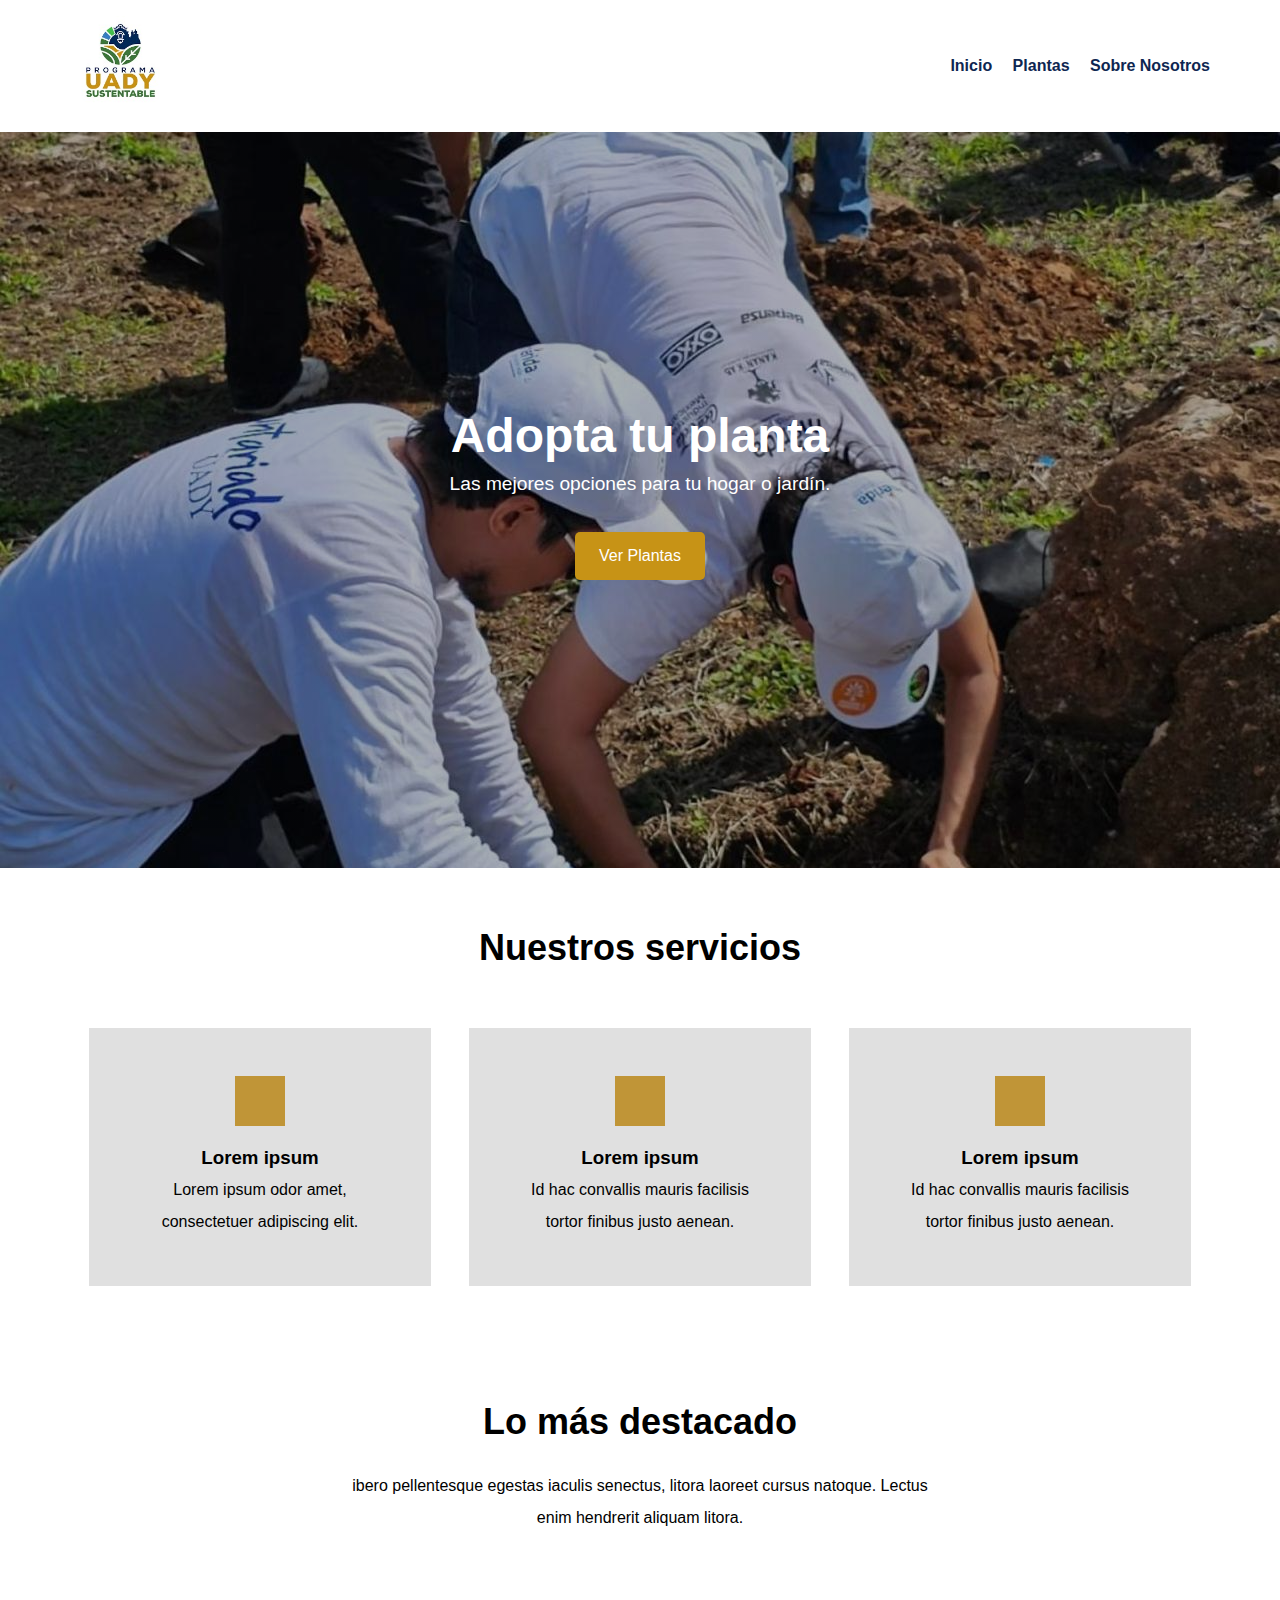
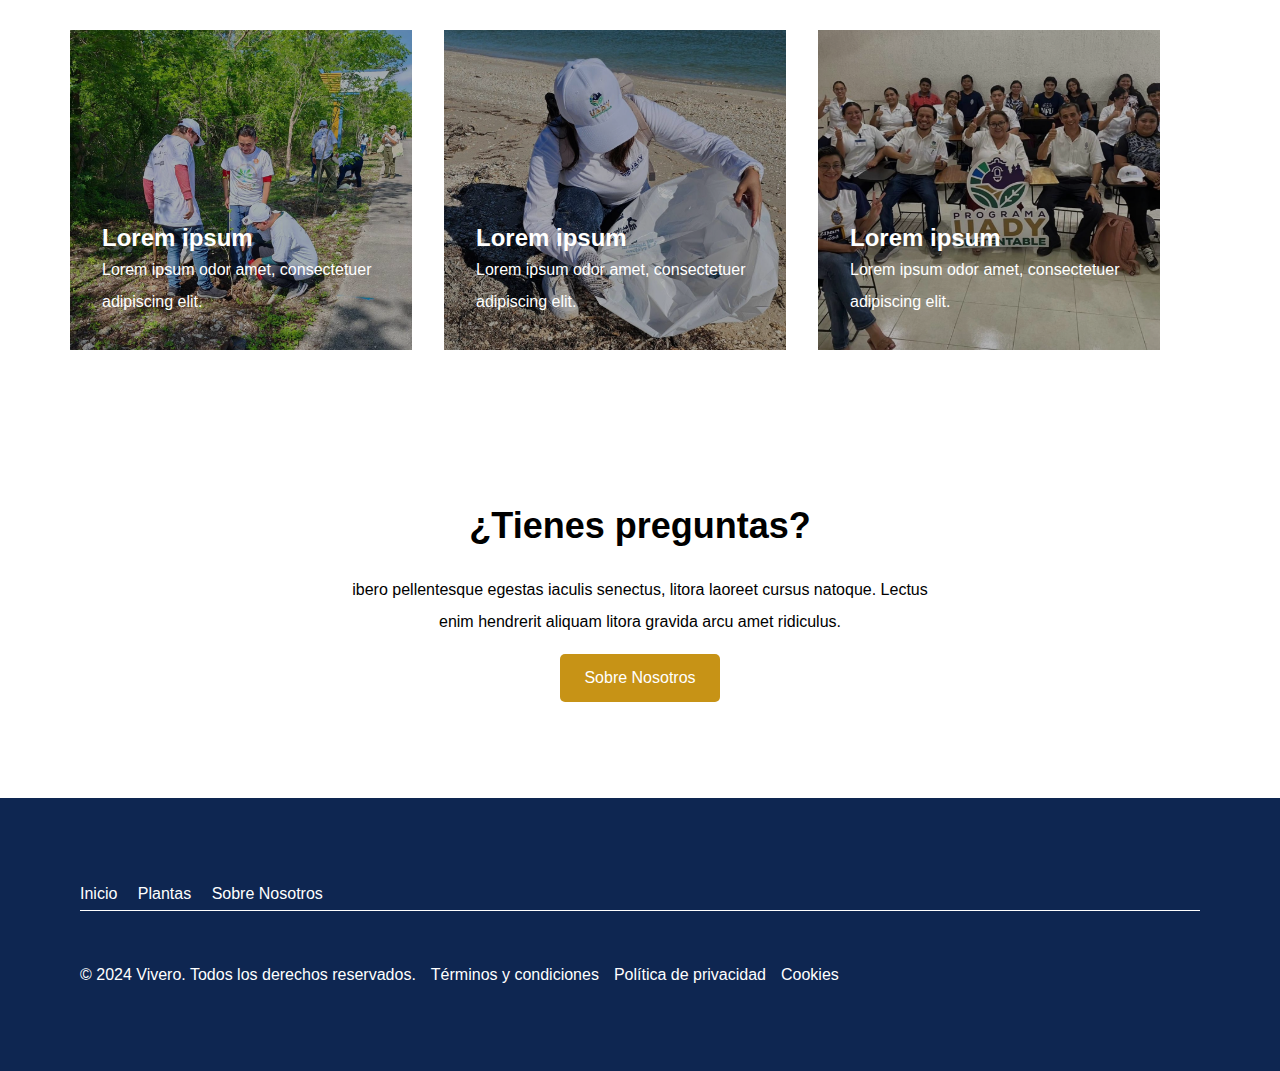
==== commit f41d34ad: "nuevas img" ====
--- a/index.html
+++ b/index.html
@@ -54,14 +54,14 @@
         <div class="highlight-cards">
             <div class="highlight-card">
                 <div class="image-wrapper">
-                <img src="plant.png">
+                <img src="destacado1_index.jpeg">
                 <h3>Lorem ipsum</h3>
                 <p>Lorem ipsum odor amet, consectetuer adipiscing elit.</p>
                 </div>
             </div>
             <div class="highlight-card">
                 <div class="image-wrapper">
-                <img src="plant.png">
+                <img src="destacado2_index.jpeg">
                 <h3>Lorem ipsum</h3>
                 <p>Lorem ipsum odor amet, consectetuer adipiscing elit.</p>
             </div>
@@ -69,7 +69,7 @@
             </div>
             <div class="highlight-card">
                 <div class="image-wrapper">
-                <img src="plant.png">
+                <img src="destacado3_index.jpeg">
                 <h3>Lorem ipsum</h3>
                 <p>Lorem ipsum odor amet, consectetuer adipiscing elit.</p>
                 </div>  
--- a/estilos_generales.css
+++ b/estilos_generales.css
@@ -35,7 +35,7 @@
 
 .btn {
     display: inline-block;
-    background-color: #365a34;
+    background-color: #C79316;
     color: #fff;
     padding: 0.75rem 1.5rem;
     text-decoration: none;
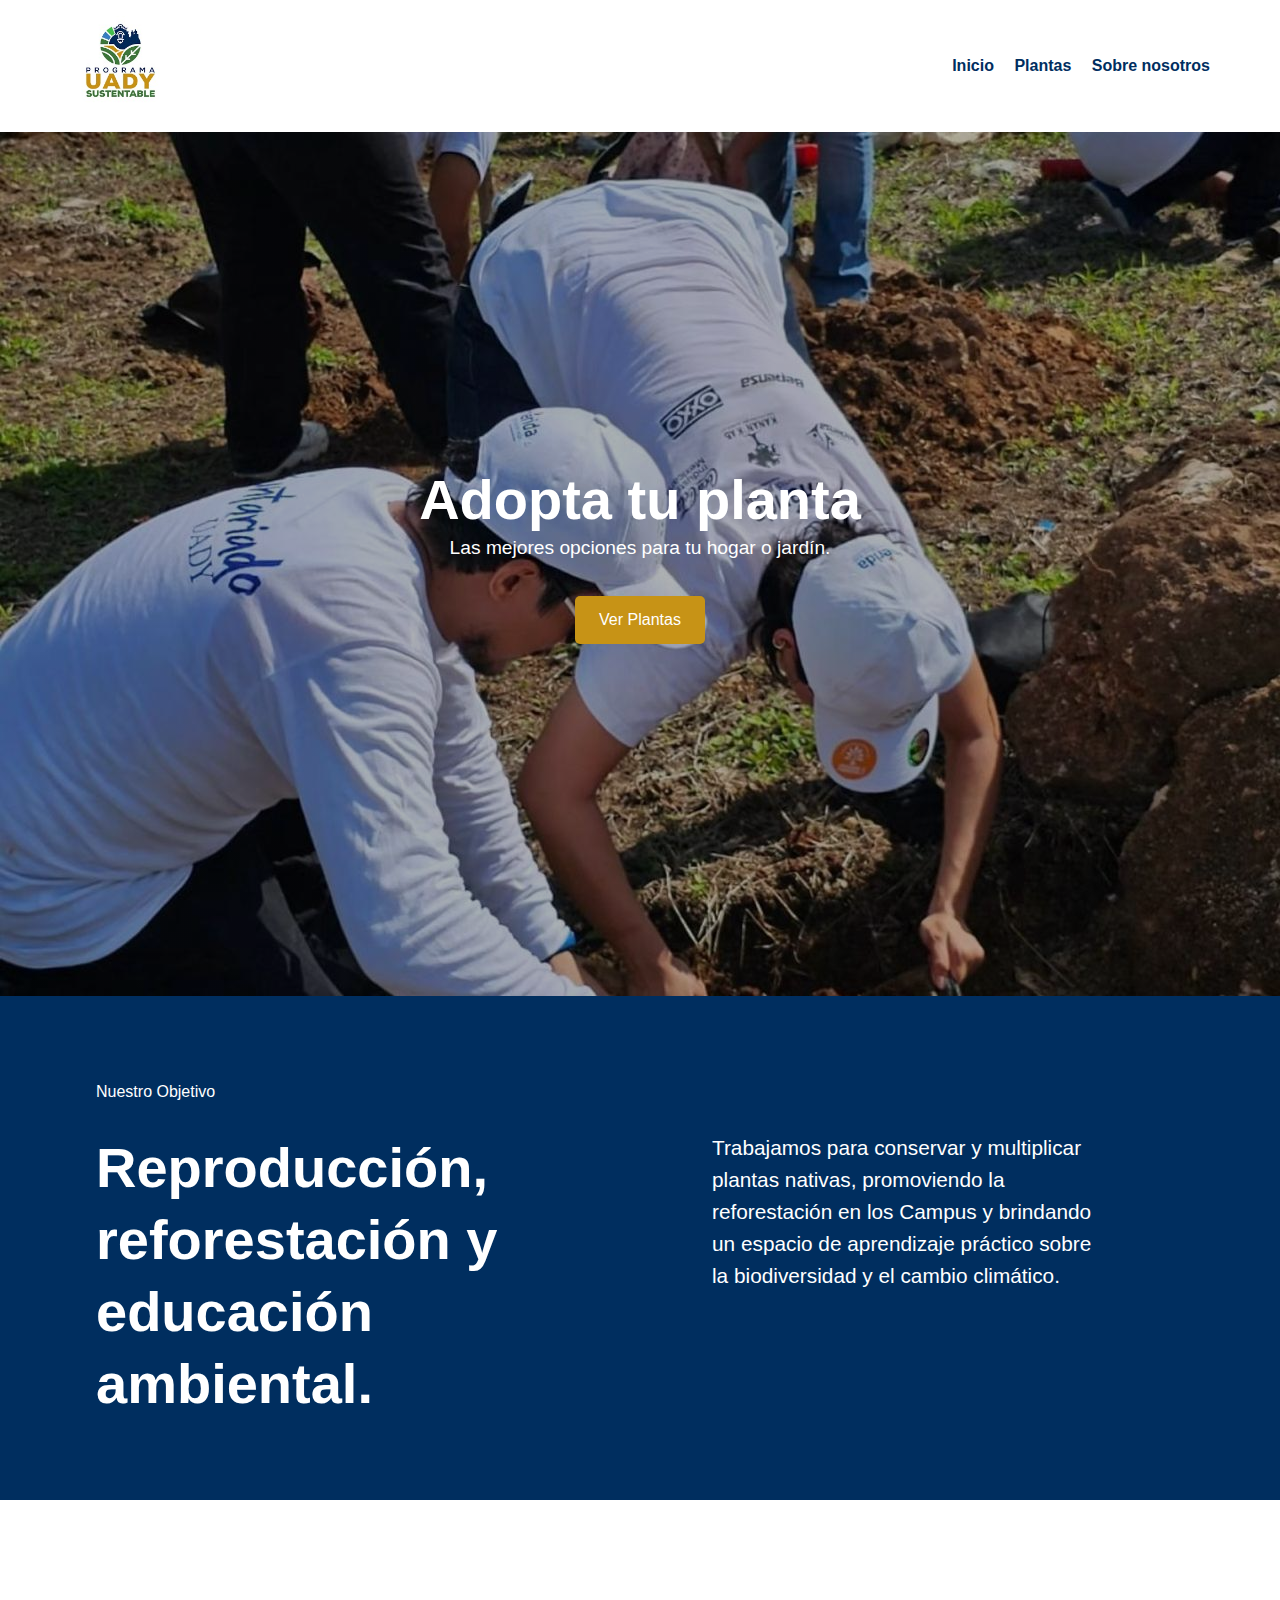
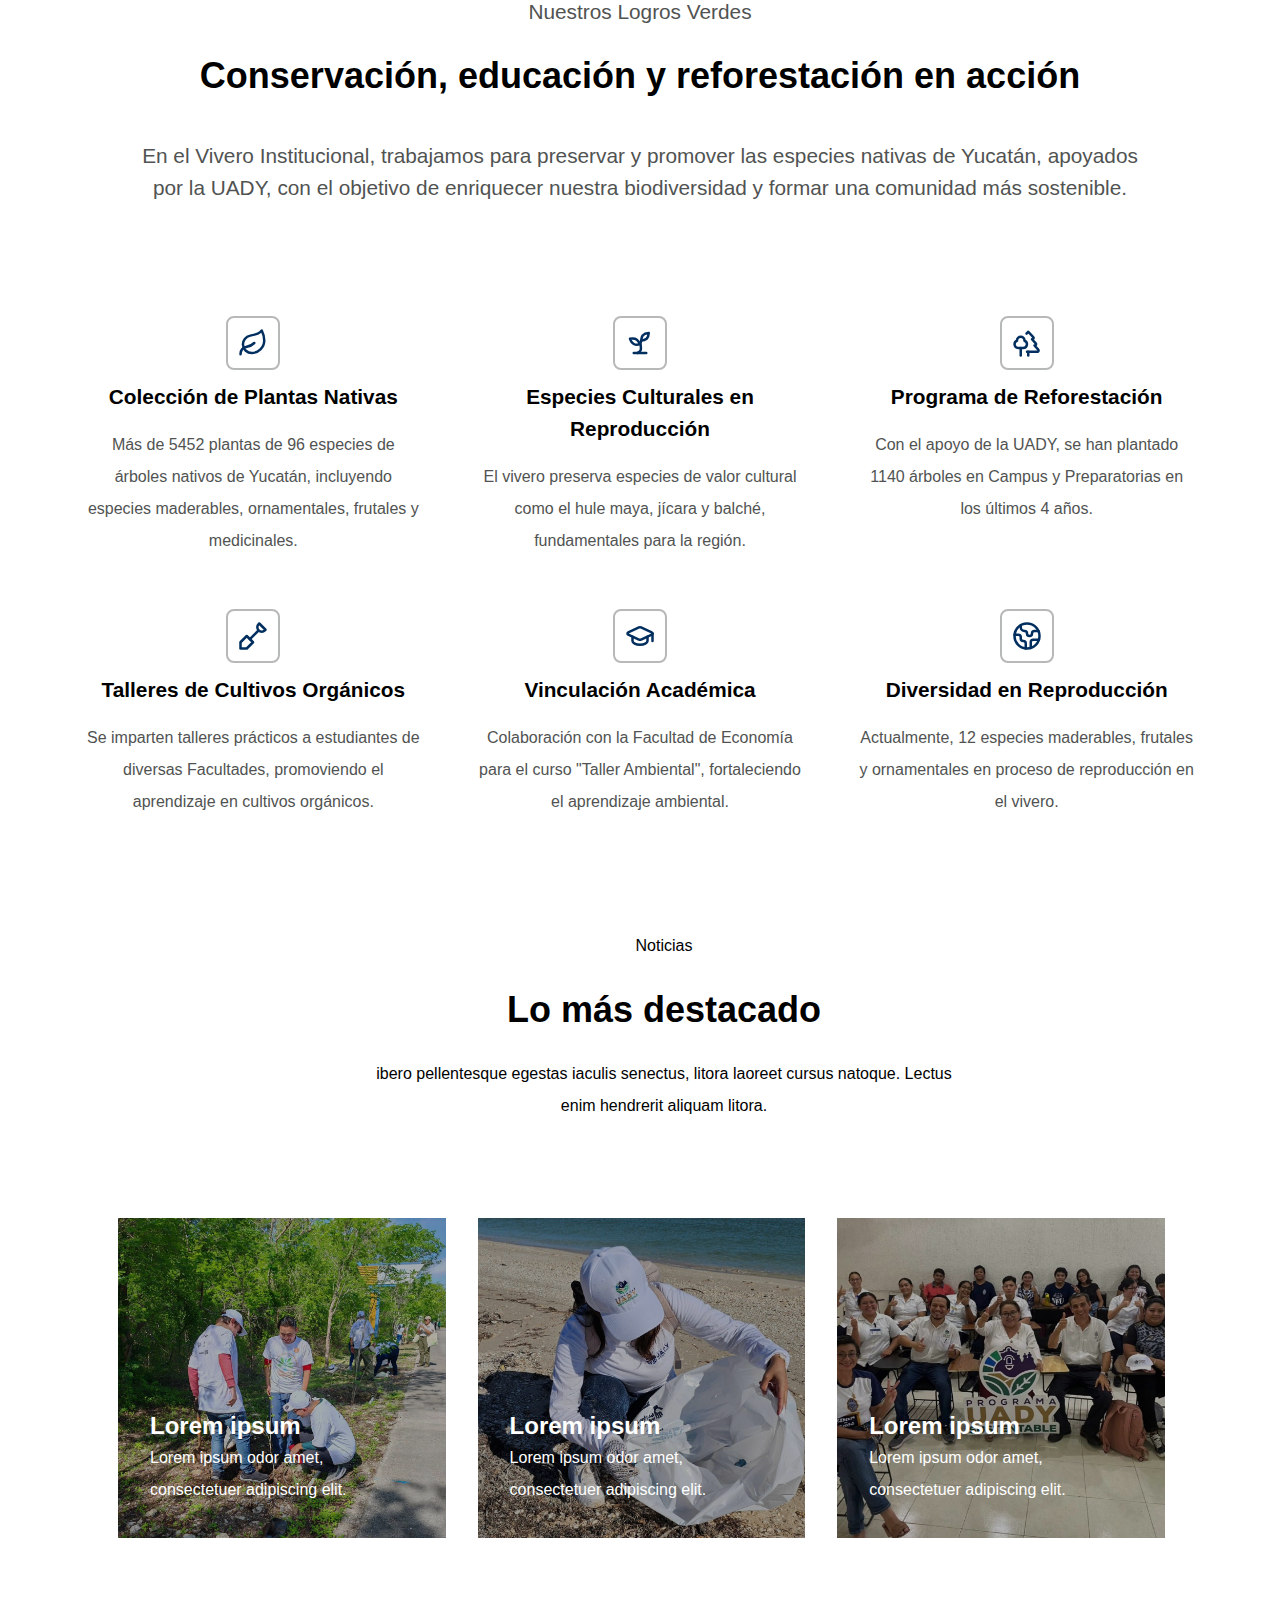
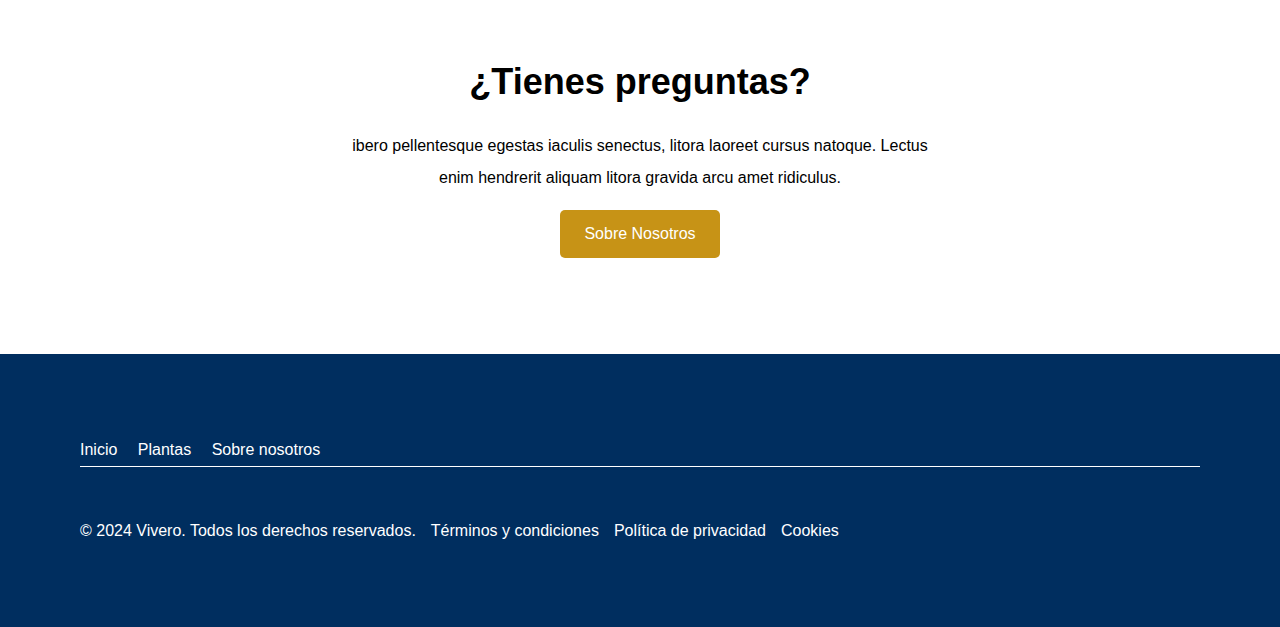
==== commit 67b4115f: "Organizado en carpetas, detalles en carrusel,..." ====
--- a/index.html
+++ b/index.html
@@ -4,20 +4,20 @@
     <meta charset="UTF-8">
     <meta name="viewport" content="width=device-width, initial-scale=1.0">
     <title>Vivero</title>
-    <link rel="stylesheet" href="styles.css">
-    <link rel="stylesheet" href="estilos_generales.css">
+    <link rel="stylesheet" href="styles/index.css">
+    <link rel="stylesheet" href="styles/estilosGenerales.css">
 </head>
 <body>
-    <header class="header">
+    <header>
         <div class="logo">
-            <a href="index.html"><img src="logo.jpg" class="logo"></a>
+            <a href="recursos/index.jpeg"><img src="recursos/logo.jpg" class="logo"></a>
         </div>
         <input type="checkbox" id="menu-toggle">
         <label for="menu-toggle" class="menu-icon">☰Menú</label>
         <nav class="nav">
             <a href="index.html">Inicio</a>
             <a href="catalogo.html">Plantas</a>
-            <a href="sobreNosotros.html">Sobre Nosotros</a>
+            <a href="sobreNosotros.html">Sobre nosotros</a>
         </nav>
     </header>
        
@@ -28,40 +28,103 @@
     </section>
 
     <section class="services">
-        <h2>Nuestros servicios</h2>
-        <div class="service-cards">
-            <div class="service-card">
-                <div class="icon"></div>
-                <h3>Lorem ipsum</h3>
-                <p>Lorem ipsum odor amet, consectetuer adipiscing elit.</p>
+        <p class="objective">Nuestro Objetivo</p>
+        <div class="content">
+            <div class="service">
+                <h1>Reproducción, reforestación y educación ambiental.</h1>
             </div>
-            <div class="service-card">
-                <div class="icon"></div>
-                <h3>Lorem ipsum</h3>
-                <p>Id hac convallis mauris facilisis tortor finibus justo aenean.</p>
+            <div class="service">
+                <p>Trabajamos para conservar y multiplicar plantas nativas, promoviendo la reforestación en los Campus y brindando un espacio de aprendizaje práctico sobre la biodiversidad y el cambio climático.</p>
+            </div> 
+        </div>
+    </section>
+    
+    <section class="achievements">
+        <div class="section-one">
+            <p>Nuestros Logros Verdes</p>
+            <h2>Conservación, educación y reforestación en acción</h2>
+            <p>En el Vivero Institucional, trabajamos para preservar y promover las especies nativas de Yucatán, apoyados 
+                por la UADY, con el objetivo de enriquecer nuestra biodiversidad y formar una comunidad más sostenible.</p>
+        </div>
+        
+        <div class="section-two">
+            <div class="row-one">
+                <div class="column">
+                <div class="icon-container">
+                    <svg xmlns="http://www.w3.org/2000/svg" width="24" height="24" viewBox="0 0 24 24" fill="none" stroke="currentColor" stroke-width="2" stroke-linecap="round" stroke-linejoin="round" class="lucide lucide-leaf">
+                        <path d="M11 20A7 7 0 0 1 9.8 6.1C15.5 5 17 4.48 19 2c1 2 2 4.18 2 8 0 5.5-4.78 10-10 10Z"/>
+                        <path d="M2 21c0-3 1.85-5.36 5.08-6C9.5 14.52 12 13 13 12"/>
+                    </svg>
+                </div>          
+                <h3>Colección de Plantas Nativas</h3>
+                <p>Más de 5452 plantas de 96 especies de árboles nativos de 
+                        Yucatán, incluyendo especies maderables, ornamentales, frutales y medicinales.</p>
+                </div>
+                
+                <div class="column">
+                    <div class="icon-container">
+                    <svg xmlns="http://www.w3.org/2000/svg" width="24" height="24" viewBox="0 0 24 24" fill="none" stroke="currentColor" stroke-width="2" stroke-linecap="round" stroke-linejoin="round" class="lucide lucide-sprout">
+                        <path d="M7 20h10"/><path d="M10 20c5.5-2.5.8-6.4 3-10"/><path d="M9.5 9.4c1.1.8 1.8 2.2 2.3 3.7-2 .4-3.5.4-4.8-.3-1.2-.6-2.3-1.9-3-4.2 2.8-.5 4.4 0 5.5.8z"/>
+                        <path d="M14.1 6a7 7 0 0 0-1.1 4c1.9-.1 3.3-.6 4.3-1.4 1-1 1.6-2.3 1.7-4.6-2.7.1-4 1-4.9 2z"/></svg>
+                    </div>
+                    <h3>Especies Culturales en Reproducción</h3>
+                    <p>El vivero preserva especies de valor cultural como el hule maya, jícara y balché, fundamentales para la región.</p>
+                </div>
+                <div class="column">
+                    <div class="icon-container">
+                    <svg xmlns="http://www.w3.org/2000/svg" width="24" height="24" viewBox="0 0 24 24" fill="none" stroke="currentColor" stroke-width="2" stroke-linecap="round" stroke-linejoin="round" class="lucide lucide-trees">
+                        <path d="M10 10v.2A3 3 0 0 1 8.9 16H5a3 3 0 0 1-1-5.8V10a3 3 0 0 1 6 0Z"/><path d="M7 16v6"/><path d="M13 19v3"/>
+                        <path d="M12 19h8.3a1 1 0 0 0 .7-1.7L18 14h.3a1 1 0 0 0 .7-1.7L16 9h.2a1 1 0 0 0 .8-1.7L13 3l-1.4 1.5"/></svg>
+                    </div>
+                    <h3>Programa de Reforestación</h3>
+                    <p>Con el apoyo de la UADY, se han plantado 1140 árboles en Campus y Preparatorias en los últimos 4 años.</p>
+                </div>
             </div>
-            <div class="service-card">
-                <div class="icon"></div>
-                <h3>Lorem ipsum</h3>
-                <p>Id hac convallis mauris facilisis tortor finibus justo aenean.</p>
+            <div class="row-two">
+                <div class="column">
+                    <div class="icon-container">
+                        <svg xmlns="http://www.w3.org/2000/svg" width="24" height="24" viewBox="0 0 24 24" fill="none" stroke="currentColor" stroke-width="2" stroke-linecap="round" stroke-linejoin="round" class="lucide lucide-shovel">
+                            <path d="M2 22v-5l5-5 5 5-5 5z"/><path d="M9.5 14.5 16 8"/><path d="m17 2 5 5-.5.5a3.53 3.53 0 0 1-5 0s0 0 0 0a3.53 3.53 0 0 1 0-5L17 2"/></svg>
+                    </div>
+                    <h3>Talleres de Cultivos Orgánicos</h3>
+                    <p>Se imparten talleres prácticos a estudiantes de diversas Facultades, promoviendo el aprendizaje en cultivos orgánicos.</p>
+                </div>
+                <div class="column">
+                    <div class="icon-container">
+                        <svg xmlns="http://www.w3.org/2000/svg" width="24" height="24" viewBox="0 0 24 24" fill="none" stroke="currentColor" stroke-width="2" stroke-linecap="round" stroke-linejoin="round" class="lucide lucide-graduation-cap">
+                            <path d="M21.42 10.922a1 1 0 0 0-.019-1.838L12.83 5.18a2 2 0 0 0-1.66 0L2.6 9.08a1 1 0 0 0 0 1.832l8.57 3.908a2 2 0 0 0 1.66 0z"/><path d="M22 10v6"/><path d="M6 12.5V16a6 3 0 0 0 12 0v-3.5"/></svg>
+                    </div>
+                    <h3>Vinculación Académica</h3>
+                    <p>Colaboración con la Facultad de Economía para el curso "Taller Ambiental", fortaleciendo el aprendizaje ambiental.</p>
+                </div>
+                <div class="column">
+                    <div class="icon-container">
+                        <svg xmlns="http://www.w3.org/2000/svg" width="24" height="24" viewBox="0 0 24 24" fill="none" stroke="currentColor" stroke-width="2" stroke-linecap="round" stroke-linejoin="round" class="lucide lucide-earth"><path d="M21.54 15H17a2 2 0 0 0-2 2v4.54"/>
+                            <path d="M7 3.34V5a3 3 0 0 0 3 3a2 2 0 0 1 2 2c0 1.1.9 2 2 2a2 2 0 0 0 2-2c0-1.1.9-2 2-2h3.17"/><path d="M11 21.95V18a2 2 0 0 0-2-2a2 2 0 0 1-2-2v-1a2 2 0 0 0-2-2H2.05"/><circle cx="12" cy="12" r="10"/></svg>
+                    </div>
+                    <h3>Diversidad en Reproducción</h3>
+                    <p>Actualmente, 12 especies maderables, frutales y ornamentales en proceso de reproducción en el vivero.</p>
+                </div>
             </div>
         </div>
     </section>
+    
 
     <section class="highlight">
+        <p>Noticias</p>
         <h2>Lo más destacado</h2>
         <p>ibero pellentesque egestas iaculis senectus, litora laoreet cursus natoque. Lectus<br>enim hendrerit aliquam litora.</p>
         <div class="highlight-cards">
             <div class="highlight-card">
                 <div class="image-wrapper">
-                <img src="destacado1_index.jpeg">
+                <img src="recursos/destacado1_index.jpeg">
                 <h3>Lorem ipsum</h3>
                 <p>Lorem ipsum odor amet, consectetuer adipiscing elit.</p>
                 </div>
             </div>
             <div class="highlight-card">
                 <div class="image-wrapper">
-                <img src="destacado2_index.jpeg">
+                <img src="recursos/destacado2_index.jpeg">
                 <h3>Lorem ipsum</h3>
                 <p>Lorem ipsum odor amet, consectetuer adipiscing elit.</p>
             </div>
@@ -69,7 +132,7 @@
             </div>
             <div class="highlight-card">
                 <div class="image-wrapper">
-                <img src="destacado3_index.jpeg">
+                <img src="recursos/destacado3_index.jpeg">
                 <h3>Lorem ipsum</h3>
                 <p>Lorem ipsum odor amet, consectetuer adipiscing elit.</p>
                 </div>  
@@ -83,11 +146,11 @@
         <a href="sobreNosotros.html" class="btn">Sobre Nosotros</a>
     </section>
 
-    <footer class="footer">
+    <footer>
         <nav class="footer-nav">
             <a href="index.html">Inicio</a>
             <a href="catalogo.html">Plantas</a>
-            <a href="sobreNosotros.html">Sobre Nosotros</a>
+            <a href="sobreNosotros.html">Sobre nosotros</a>
         </nav>
         <div class="footer-info">
         <p>&copy; 2024 Vivero. Todos los derechos reservados.</p>
--- a/styles/index.css
+++ b/styles/index.css
@@ -0,0 +1,239 @@
+.hero {
+    background-image: linear-gradient(#0000004d, #0000004d), url('../recursos/index.jpeg');
+    background-size: cover;
+    background-position: center;
+    text-align: center;
+    color: #fff;
+    padding: 22rem 1rem;
+}
+
+.hero p {
+    font-size: 1.2rem;
+    margin: 1rem 0;
+}
+
+.services {
+    padding: 5rem 6rem;
+    background-color: #002E5F;
+    color: #fff;
+    text-align: left;
+}
+
+.service {
+    font-size: 1.3rem;
+    flex: 1;
+}
+
+.service p {
+    max-width: 400px; 
+    margin: 0 auto; 
+}
+
+.service h1 {
+    line-height: 4.5rem;
+}
+
+.objective {
+    font-size: 1rem; 
+    text-align: left;
+    margin-bottom: 1.5rem;
+}
+
+.content {
+    display: flex;
+}
+
+h1 {
+    font-size: 3.5rem;
+}
+
+h2 {
+    padding: 2rem;
+    font-size: 2.25rem;
+}
+
+.achievements {
+    color: #000;
+    text-align: center;
+    padding: 2rem 4.375rem;
+}
+
+.achievements p {
+    color: #515352;
+}
+
+.section-one {
+    margin-bottom: 2rem;
+    padding: 4rem;
+    font-size: 1.3rem;
+}
+
+.section-one h2 {
+    margin-bottom: 1rem;
+}
+
+.section-two h3 {
+    font-size: 1.3rem;
+}
+
+.section-two {
+    display: grid;
+    grid-template-rows: 1fr 1fr;
+    grid-template-columns: repeat(3, 1fr);
+    gap: 20px;
+}
+
+.row-one, .row-two {
+    display: contents;
+}
+
+.column {
+    padding: 1rem;
+    border-radius: 5px;
+}
+
+.column h3 {
+    margin-bottom: 1rem;
+}
+
+.icon-container {
+    width: auto;
+    height: auto;
+    padding: 10px;
+    border-radius: 8px;
+    border: 2px solid #B7B9B8;
+    display: inline-block;
+    text-align: center;
+}
+
+.icon-container svg {
+    color: #002E5F;
+    width: 30px;
+    height: 30px;
+    display: block;
+    margin: 0 auto;
+}
+
+.highlight {
+    padding: 2rem 4.375rem 0rem 7.375rem;
+    text-align: center;
+}
+
+.highlight-cards {
+    margin-top: 6rem;
+    display: flex;
+    justify-content: flex-start;
+    align-items: center;
+    gap: 2rem;
+    overflow-x: scroll;
+    scroll-snap-type: x mandatory;
+    -webkit-overflow-scrolling: touch;
+}
+
+.highlight-card {
+    flex: 0 0 auto;
+    width: 30%;
+    text-align: center;
+    scroll-snap-align: start;
+}
+
+.image-wrapper {
+    position: relative;
+    width: 100%;
+    height: 20rem;
+    overflow: hidden;
+}
+
+.image-wrapper img {
+    width: 100%;
+    height: 100%;
+    object-fit: cover;
+}
+
+.image-wrapper::before {
+    content: "";
+    position: absolute;
+    top: 0;
+    left: 0;
+    right: 0;
+    bottom: 0;
+    background-color: #0000004d;
+    z-index: 1;
+}
+
+.image-wrapper h3,
+.image-wrapper p {
+    position: absolute;
+    color: #fff;
+    z-index: 2;
+    text-align: left;
+    padding: 0 2rem;
+}
+
+.image-wrapper h3 {
+    bottom: 6rem;
+    font-size: 1.5rem;
+    margin: 0;
+}
+
+.image-wrapper p {
+    bottom: 2rem;
+    font-size: 1rem;
+    margin: 0;
+}
+
+.about-us {
+    text-align: center;
+    padding: 6rem 1rem;
+}
+
+@media (max-width: 768px) {
+    .hero {
+        padding: 12rem 1rem;
+    }
+
+    h1 {
+        font-size: 2rem;
+    }
+
+    h2 {
+        font-size: 1.5rem;
+        padding: 1rem;
+    }
+
+    .services, .highlight, .achievements, .about-us {
+        padding: 1rem;
+    }
+
+    .highlight-card {
+        width: 90%;
+        margin-bottom: 1rem;
+    }
+
+    .content {
+        flex-direction: column;
+    }
+
+    .image-wrapper {
+        height: 15rem;
+    }
+
+    .image-wrapper h3, 
+    .image-wrapper p {
+        padding: 0.5rem;
+    }
+
+    .image-wrapper h3 {
+        bottom: 5rem;
+        font-size: 1.3rem;
+    }
+
+    .image-wrapper p {
+        bottom: 1rem;
+        font-size: 1rem;
+    }
+
+    .section-two {
+        grid-template-columns: 1fr;
+    }
+}
--- a/styles/estilosGenerales.css
+++ b/styles/estilosGenerales.css
@@ -0,0 +1,159 @@
+* {
+    margin: 0;
+    padding: 0;
+    box-sizing: border-box;
+}
+
+body {
+    font-family: Arial, Helvetica, sans-serif;
+    line-height: 2rem;
+}
+
+
+main {
+    padding: 4rem;
+}
+
+
+#menu-toggle {
+    display: none;
+}
+
+.menu-icon {
+    display: none; 
+}
+
+header {
+    display: flex;
+    justify-content: space-between;
+    align-items: center;
+    background-color: #fff;
+    color: #fff;
+    font-weight: bold;
+    padding: 1rem 4.375rem;
+}
+
+.logo {
+    width: 6.25rem;
+    height: 6.25rem;
+    object-fit: cover;
+    border-radius: 50%;
+}
+
+header .nav a {
+    color: #002E5F;
+    margin-left: 1rem;
+    text-decoration: none;
+}
+
+header .nav a:hover {
+    color: #4A7A3B;
+}
+
+.btn {
+    display: inline-block;
+    background-color: #C79316;
+    color: #fff;
+    padding: 0.75rem 1.5rem;
+    text-decoration: none;
+    margin-top: 1rem;
+    line-height: 1.5rem;
+    border-radius: 0.313rem;
+}
+
+footer {
+    background-color: #002E5F;
+    color: #fff;
+    padding: 5rem;
+    text-align: left;
+}
+
+footer .footer-nav a {
+    color: #fff;
+    margin-right: 1rem;
+    text-decoration: none;
+}
+
+footer .footer-nav a:hover {
+    color: #365a34;
+}
+
+.footer-nav {
+    border-bottom: 0.1rem solid #fff;
+    margin-bottom: 1rem;
+}
+
+.footer-info {
+    margin-top: 3rem;
+    display: flex;
+    gap: 0.938rem;
+}
+
+a {
+    text-decoration: none;
+    color: white;
+    transition: all 0.3s ease;
+}
+
+a:hover {
+    color: #808a80c7;
+    transform: scale(1.1);
+}
+
+@media (max-width: 768px) {
+    header {
+        display: flex;
+        flex-direction: column;
+        align-items: center;
+        text-align: center;
+        padding: 1rem;
+    }
+
+    .logo {
+        width: 4rem;
+        height: 4rem;
+        margin-bottom: 0.5rem; 
+    }
+
+    .menu-icon {
+        width: 100%;
+        background-color: #002E5F;
+        color: #fff;
+        display: block;
+        cursor: pointer;
+        margin-top: 0.5rem; 
+        font-size: 1rem;
+    }
+
+    .nav {
+        display: none;
+        flex-direction: column;
+        gap: 0;
+        background-color: #fff;
+        position: absolute;
+        top: 8rem; 
+        left: 0;
+        width: 100%;
+        padding: 1rem;
+    }
+
+    .nav a {
+        border-bottom: 1px solid #002E5F; 
+        color: #0E2651;
+    }
+
+    .nav a:last-child {
+        border-bottom: none; 
+    }
+
+    #menu-toggle:checked + .menu-icon + .nav {
+        display: flex;
+    }
+
+    .footer-info {
+        display: flex; 
+        gap: 0.938rem; 
+        flex-wrap: wrap; 
+    }
+
+}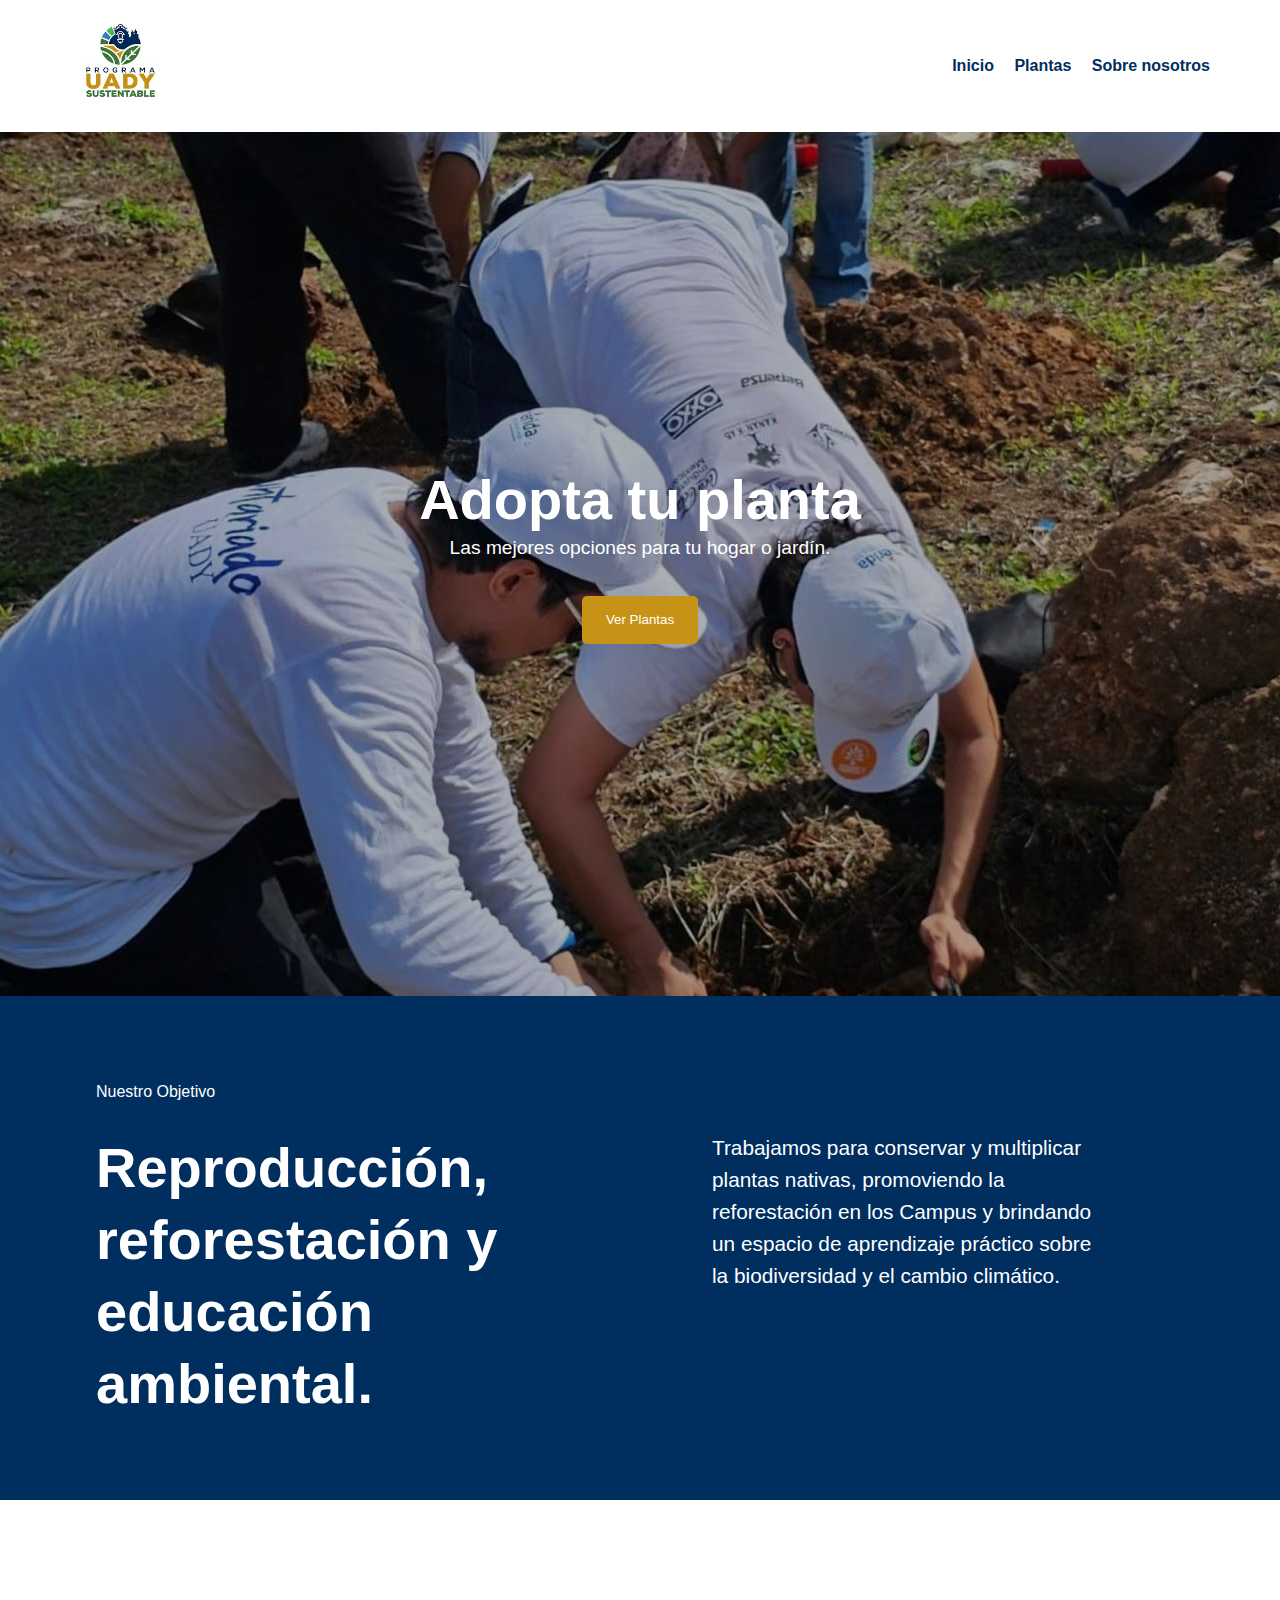
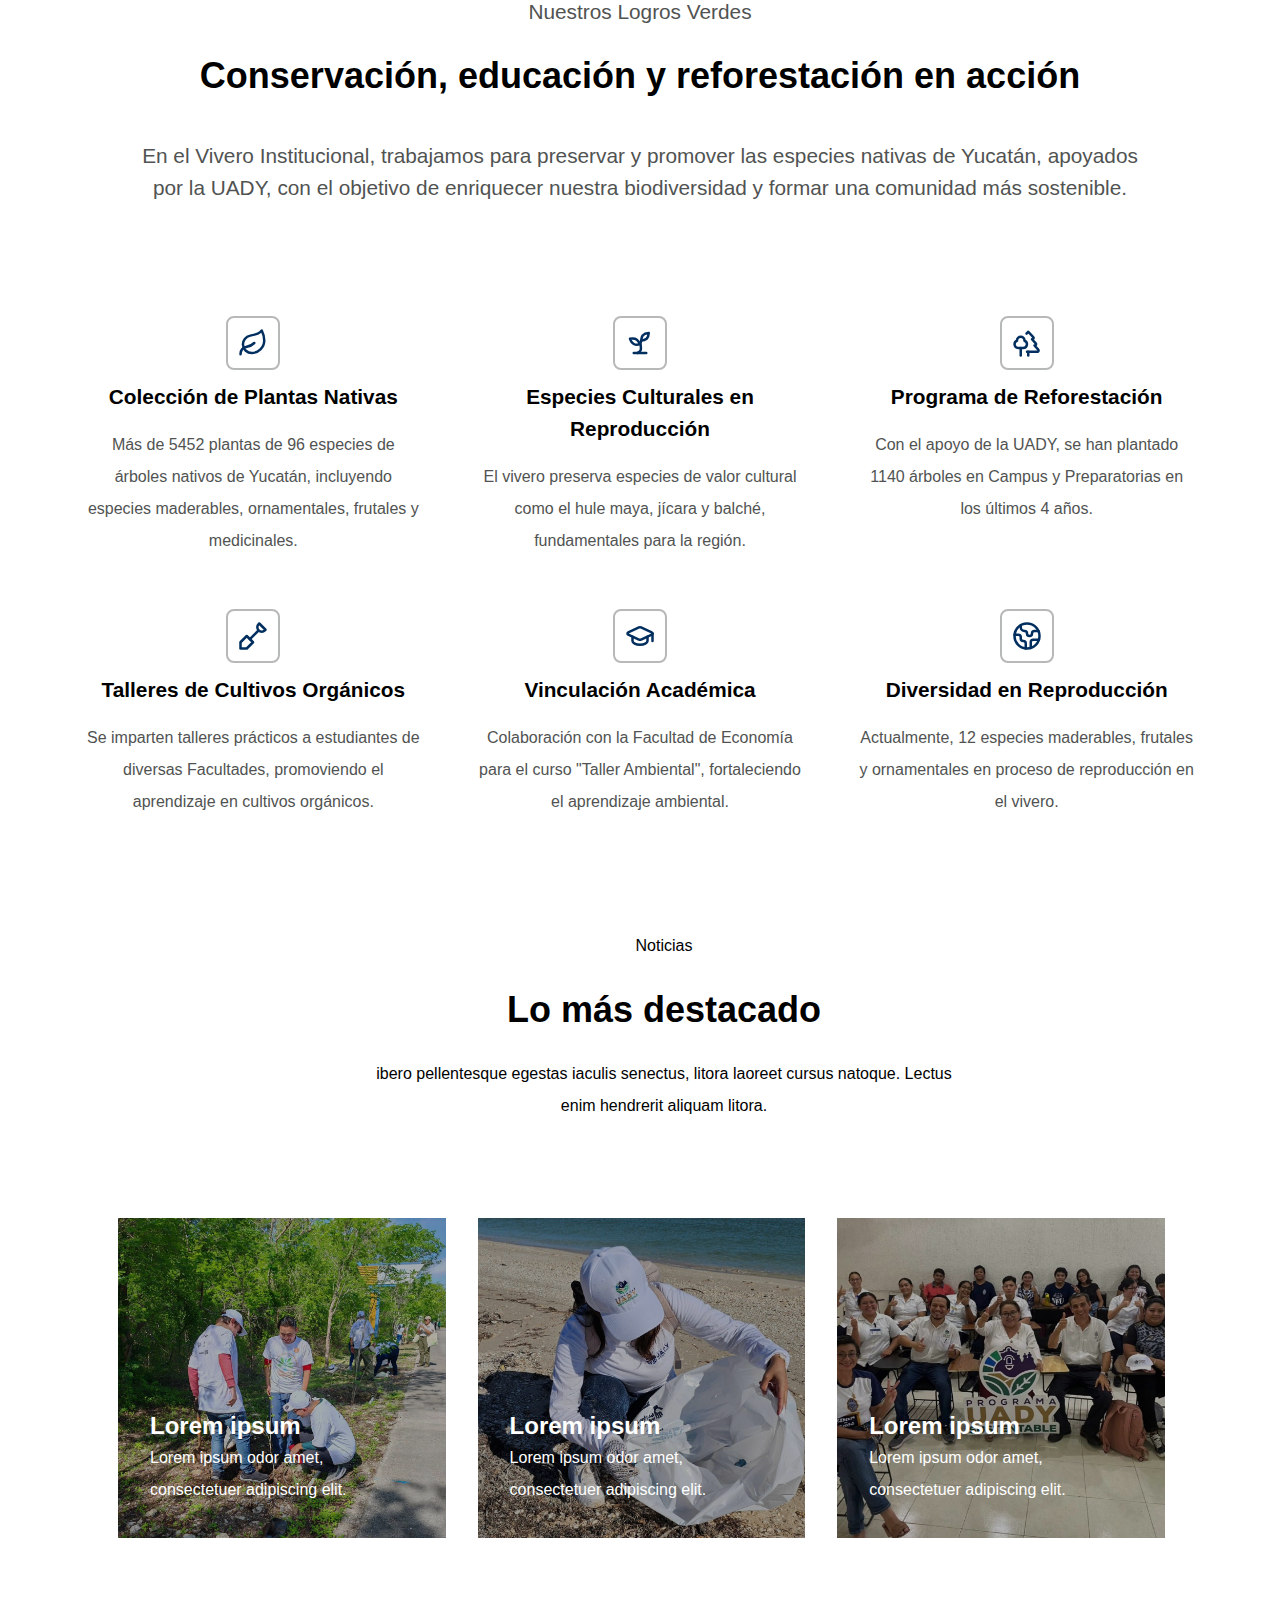
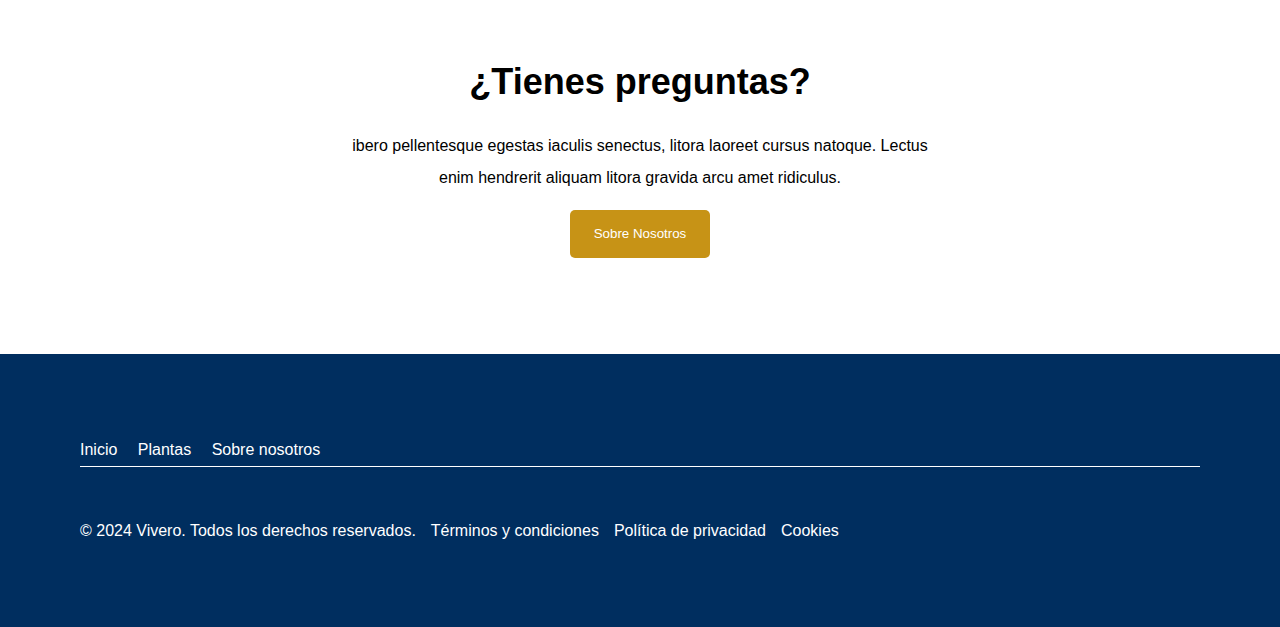
==== commit f553183f: "detallitos" ====
--- a/index.html
+++ b/index.html
@@ -21,13 +21,13 @@
         </nav>
     </header>
        
-    <section class="hero">
+    <div class="hero">
         <h1>Adopta tu planta</h1>
         <p>Las mejores opciones para tu hogar o jardín.</p>
-        <a href="catalogo.html" class="btn">Ver Plantas</a>
-    </section>
+       <button><a href="catalogo.html">Ver Plantas</a></button>
+    </div>
 
-    <section class="services">
+    <div class="services">
         <p class="objective">Nuestro Objetivo</p>
         <div class="content">
             <div class="service">
@@ -37,9 +37,9 @@
                 <p>Trabajamos para conservar y multiplicar plantas nativas, promoviendo la reforestación en los Campus y brindando un espacio de aprendizaje práctico sobre la biodiversidad y el cambio climático.</p>
             </div> 
         </div>
-    </section>
+    </div>
     
-    <section class="achievements">
+    <div class="achievements">
         <div class="section-one">
             <p>Nuestros Logros Verdes</p>
             <h2>Conservación, educación y reforestación en acción</h2>
@@ -107,10 +107,10 @@
                 </div>
             </div>
         </div>
-    </section>
+    </div>
     
 
-    <section class="highlight">
+    <div class="highlight">
         <p>Noticias</p>
         <h2>Lo más destacado</h2>
         <p>ibero pellentesque egestas iaculis senectus, litora laoreet cursus natoque. Lectus<br>enim hendrerit aliquam litora.</p>
@@ -138,13 +138,13 @@
                 </div>  
             </div>
         </div>
-    </section>
+    </div>
 
-    <section class="about-us">
+    <div class="about-us">
         <h2>¿Tienes preguntas?</h2>
         <p>ibero pellentesque egestas iaculis senectus, litora laoreet cursus natoque. Lectus<br>enim hendrerit aliquam litora gravida arcu amet ridiculus.</p>
-        <a href="sobreNosotros.html" class="btn">Sobre Nosotros</a>
-    </section>
+        <button><a href="sobreNosotros.html">Sobre Nosotros</a></button>
+    </div>
 
     <footer>
         <nav class="footer-nav">
--- a/styles/estilosGenerales.css
+++ b/styles/estilosGenerales.css
@@ -50,7 +50,7 @@
     color: #4A7A3B;
 }
 
-.btn {
+button {
     display: inline-block;
     background-color: #C79316;
     color: #fff;
@@ -59,7 +59,9 @@
     margin-top: 1rem;
     line-height: 1.5rem;
     border-radius: 0.313rem;
+    border: none; 
 }
+
 
 footer {
     background-color: #002E5F;
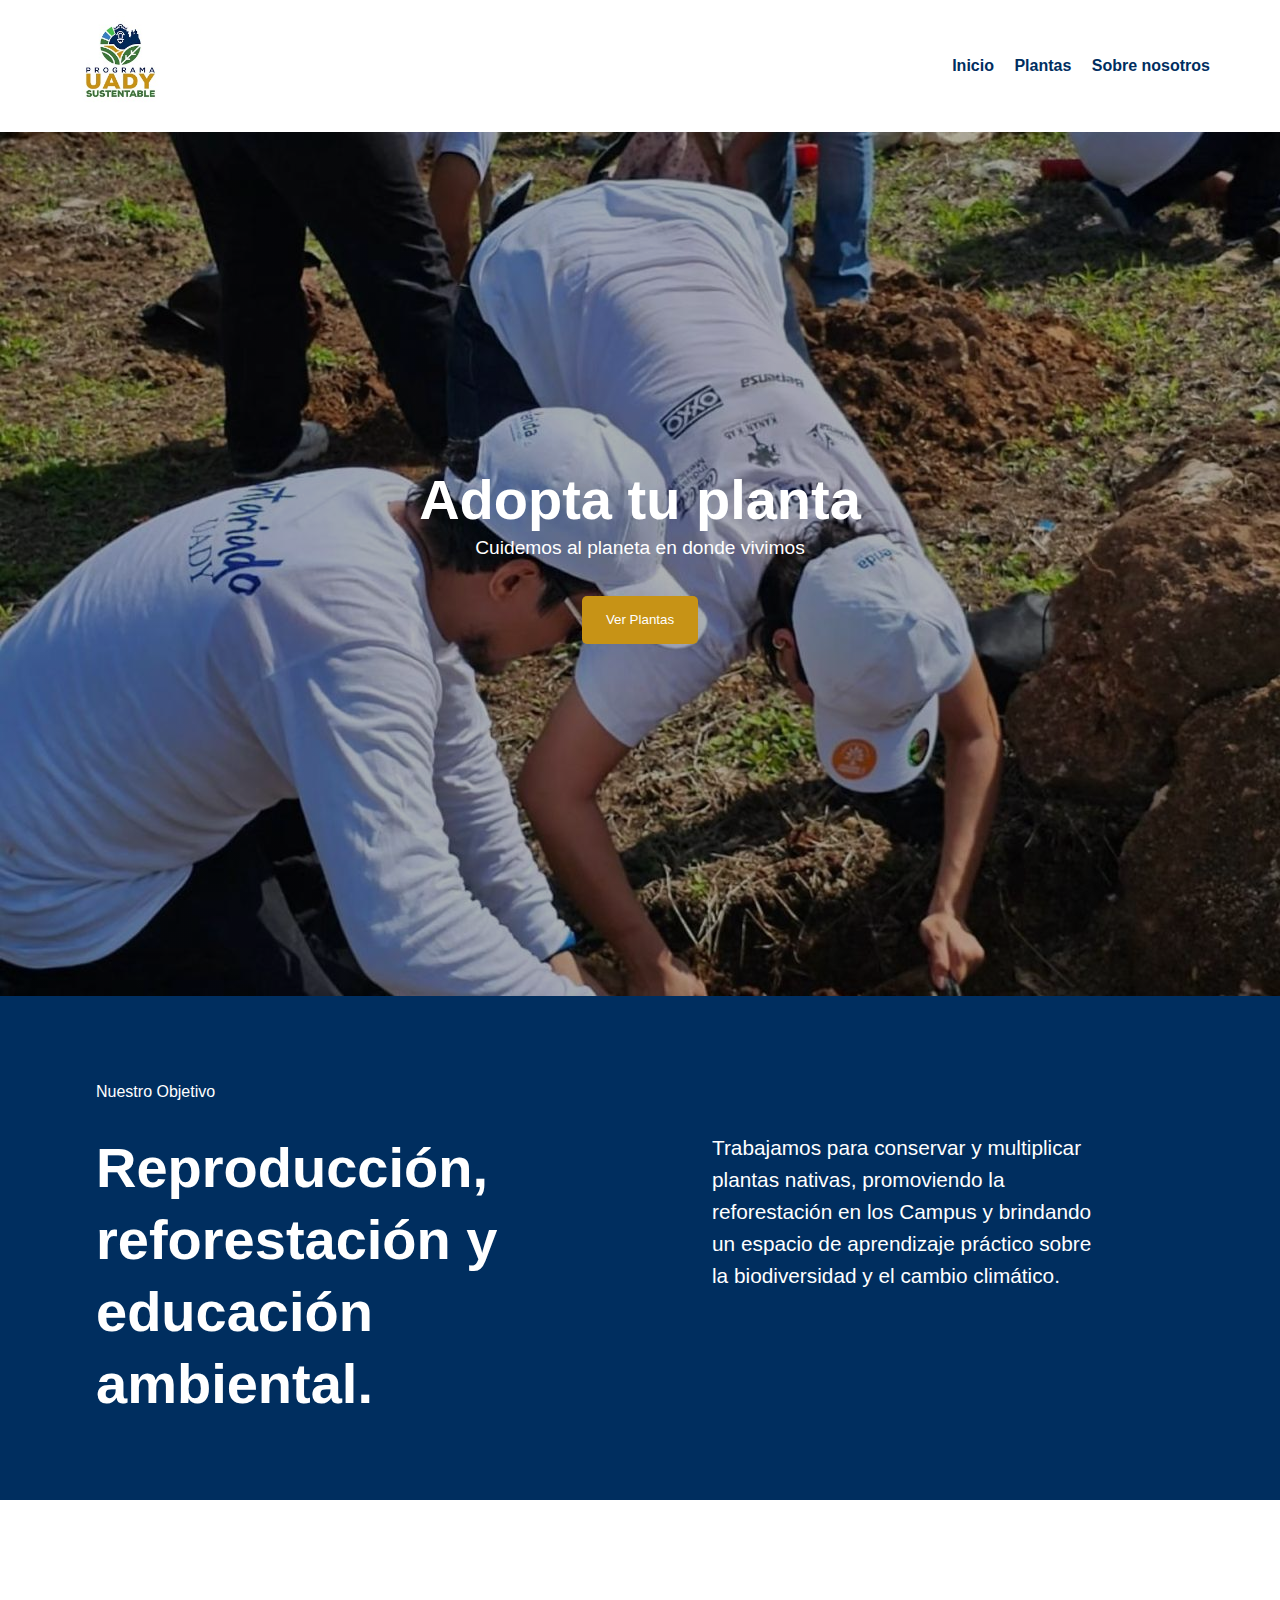
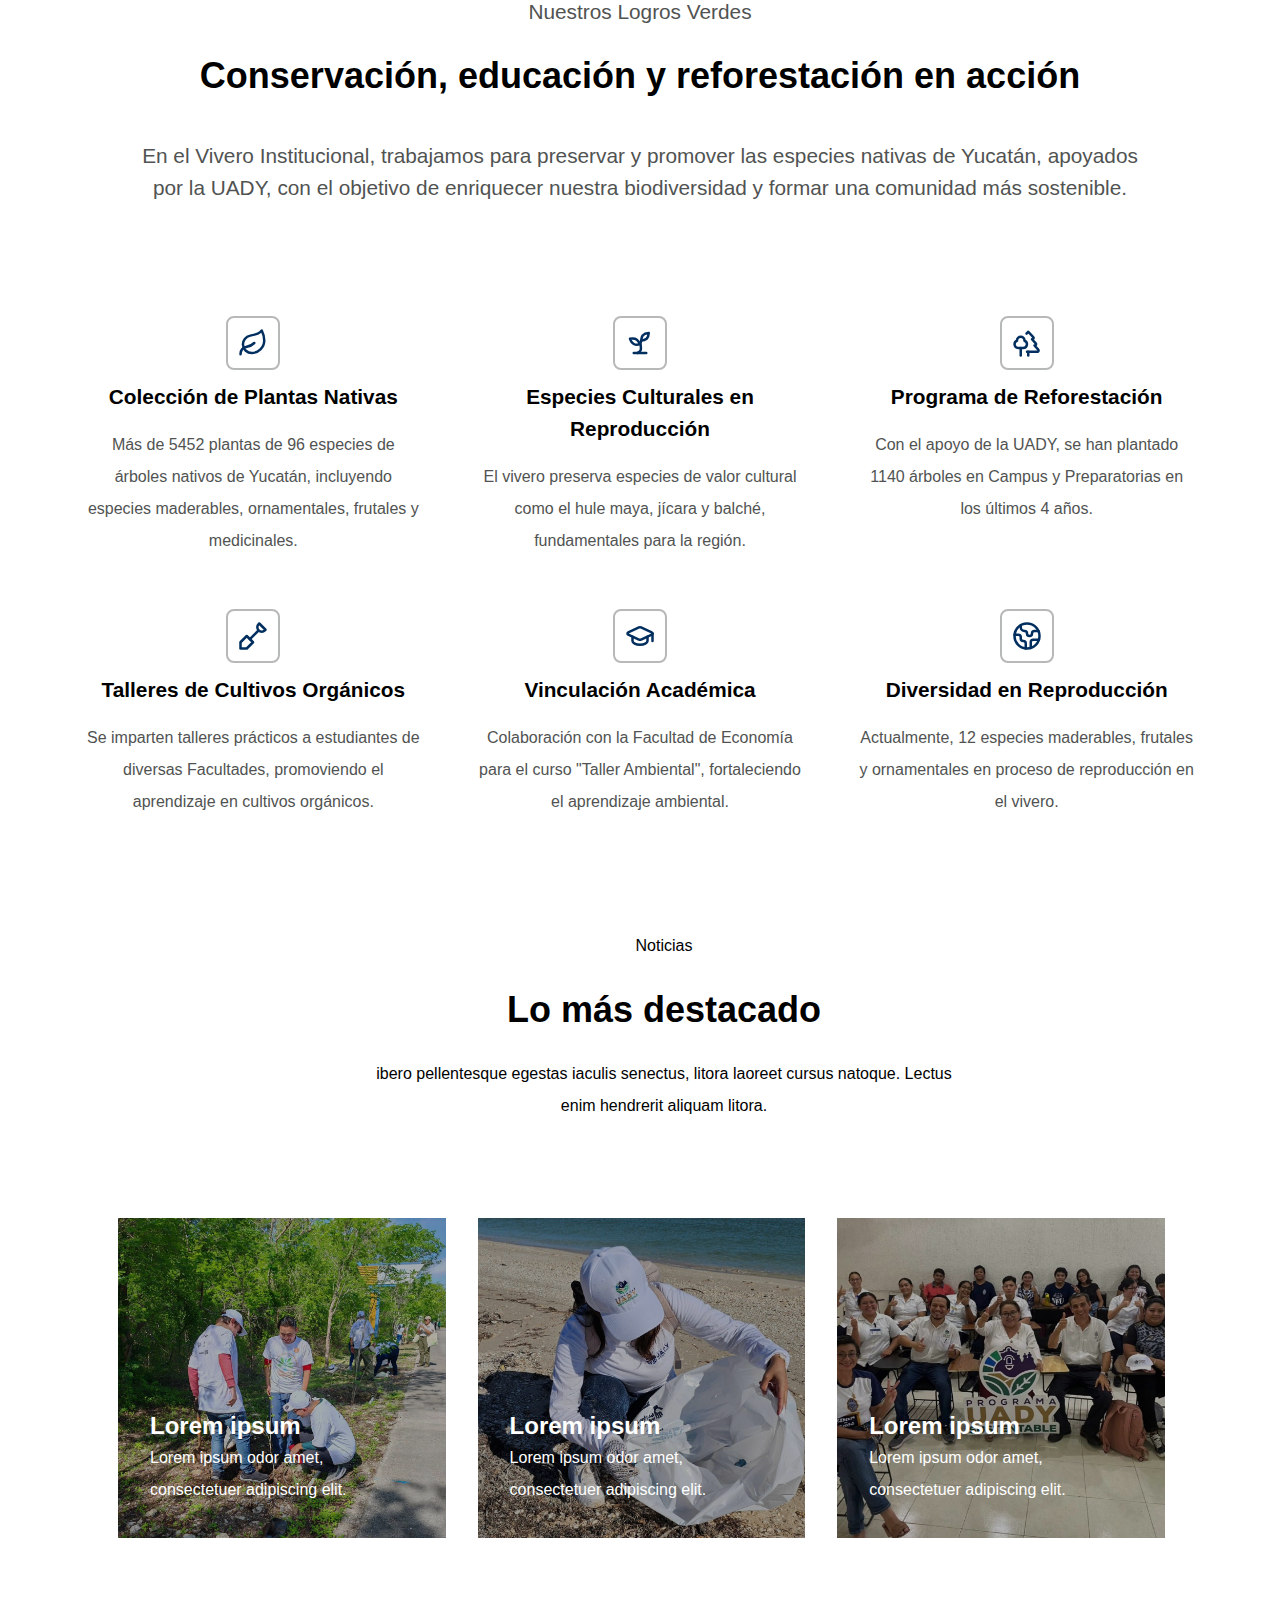
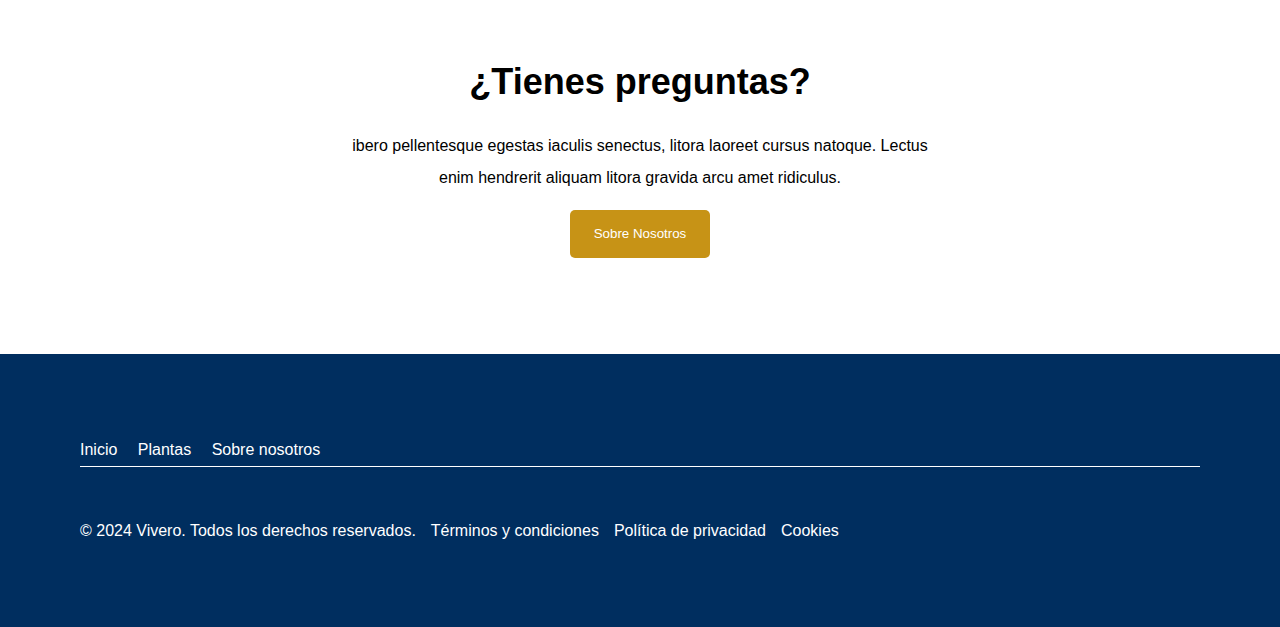
==== commit 19b0657d: "..." ====
--- a/index.html
+++ b/index.html
@@ -23,7 +23,7 @@
        
     <div class="hero">
         <h1>Adopta tu planta</h1>
-        <p>Las mejores opciones para tu hogar o jardín.</p>
+        <p>Cuidemos al planeta en donde vivimos</p>
        <button><a href="catalogo.html">Ver Plantas</a></button>
     </div>
 
